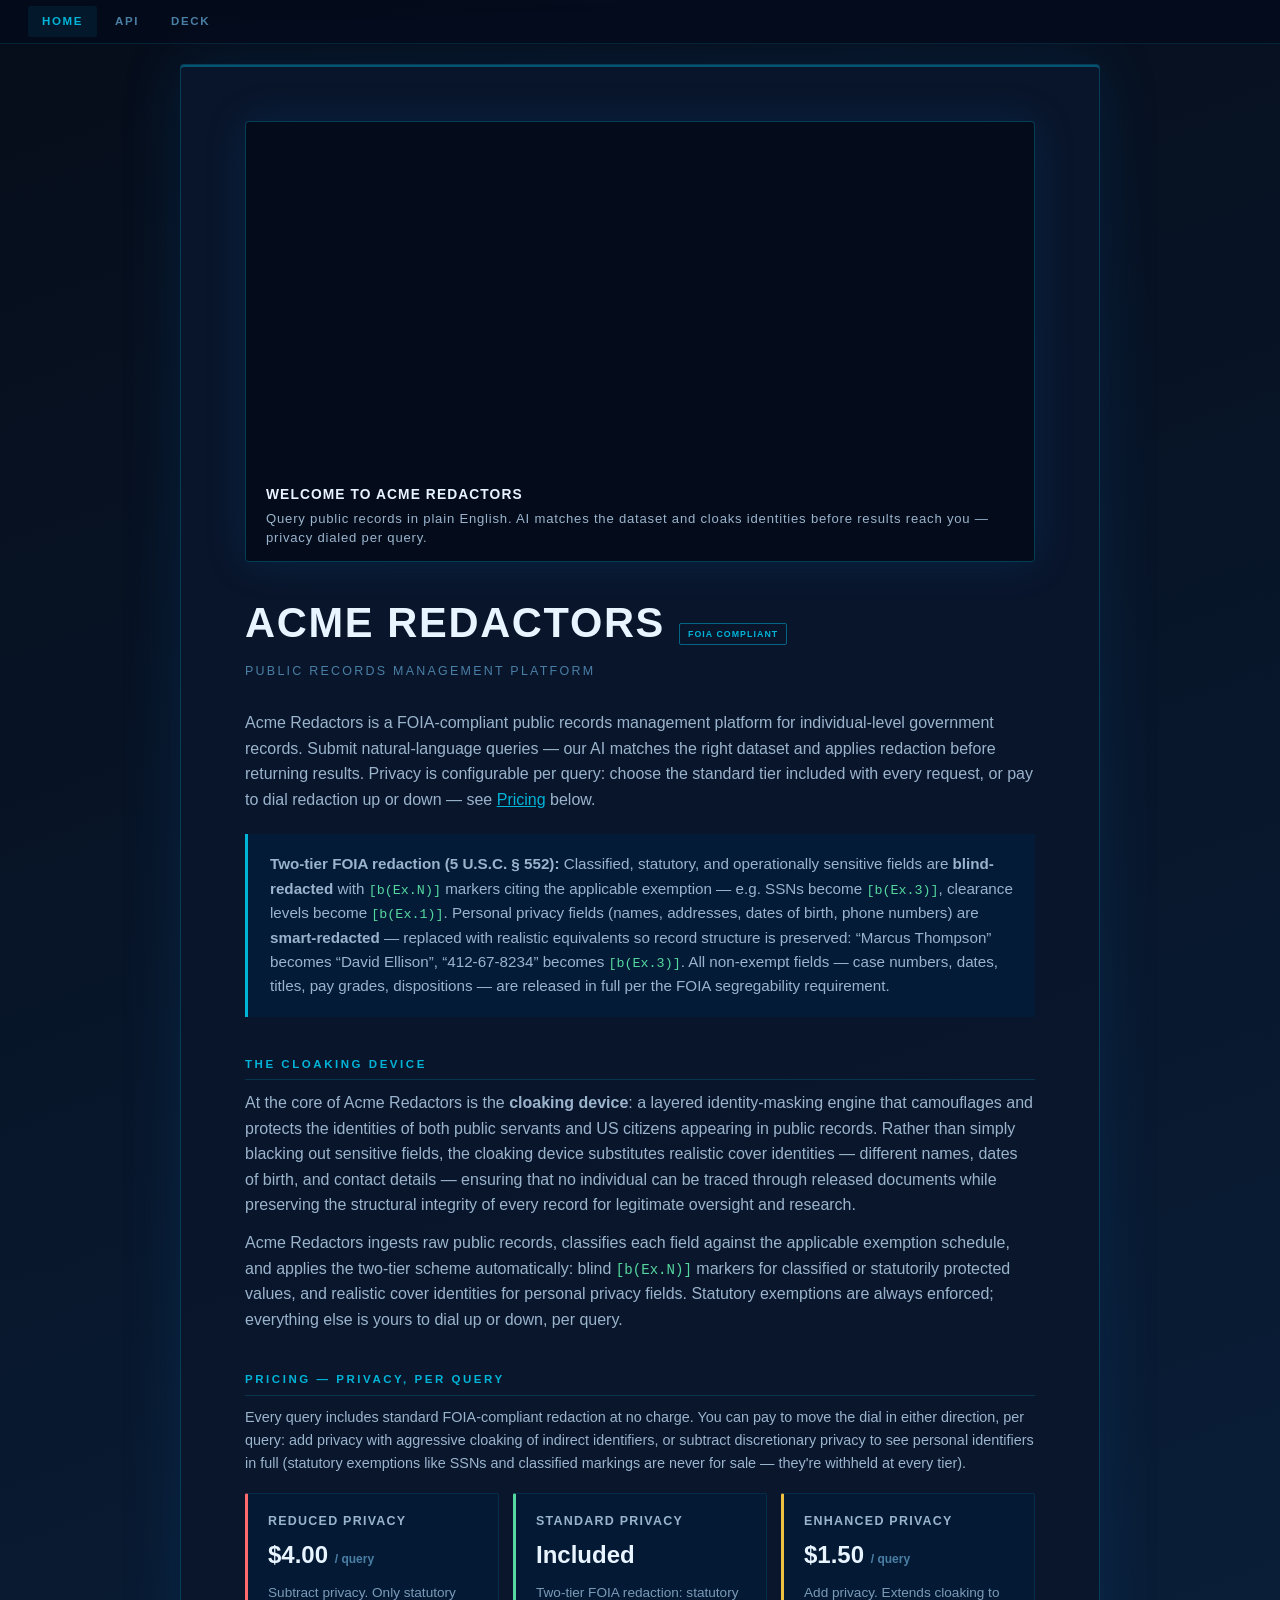
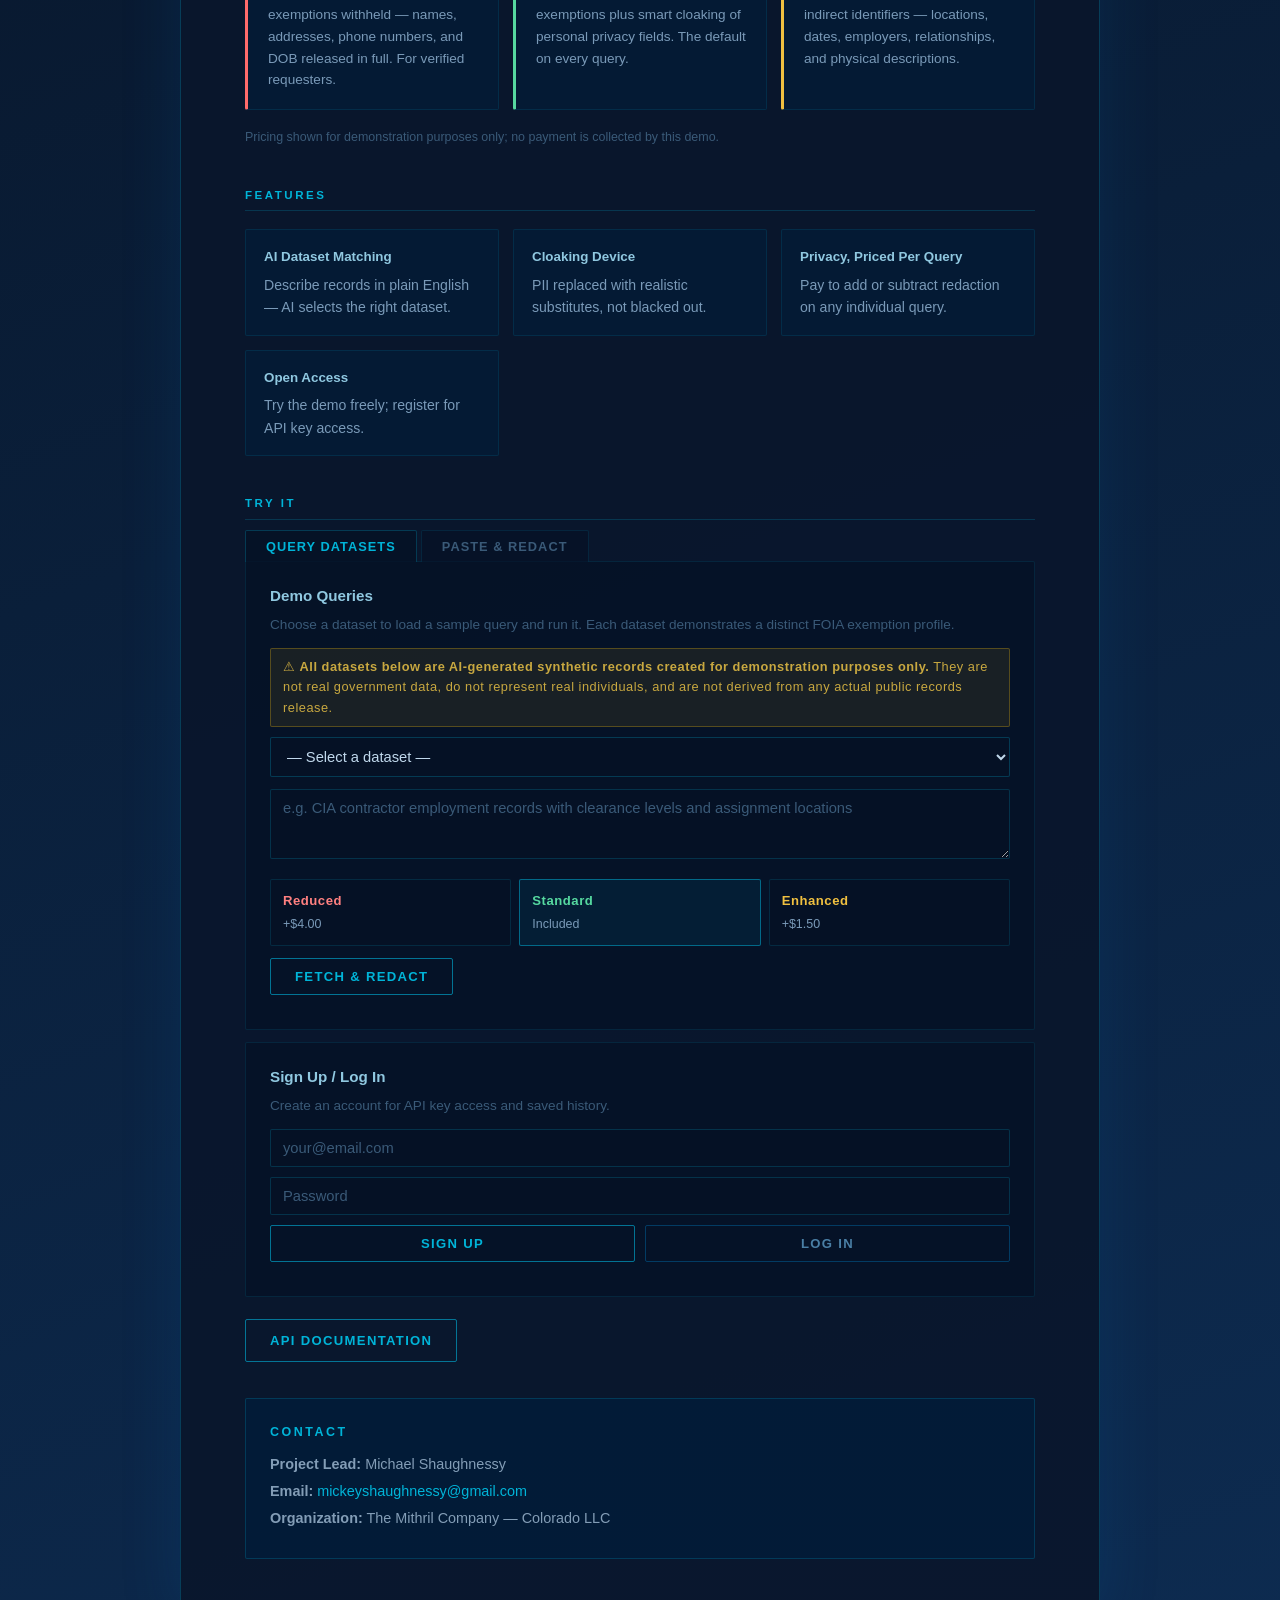
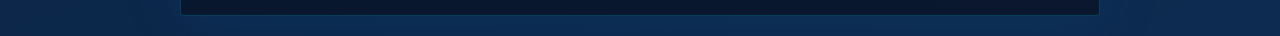
==== index.html @ 30f66fbb "Make landing and deck videos replayable on click Click (or keyboard activate) restarts each video fr" ====
<!DOCTYPE html>
<html lang="en">
<head>
    <meta charset="UTF-8">
    <meta name="viewport" content="width=device-width, initial-scale=1.0">
    <title>Acme Redactors — Public Records Management Platform</title>
    <style>
        * { margin: 0; padding: 0; box-sizing: border-box; }

        body {
            font-family: -apple-system, BlinkMacSystemFont, 'Segoe UI', Roboto, sans-serif;
            line-height: 1.6;
            color: #d0dae8;
            background: linear-gradient(160deg, #060d1a 0%, #0a1f3a 60%, #0d2b50 100%);
            min-height: 100vh;
            display: flex;
            align-items: center;
            justify-content: center;
            padding: 20px;
        }

        .container {
            max-width: 920px;
            width: 100%;
            background: rgba(10, 22, 44, 0.92);
            border: 1px solid rgba(0, 180, 220, 0.25);
            border-radius: 4px;
            box-shadow: 0 0 60px rgba(0, 100, 180, 0.18), 0 2px 0 rgba(0, 180, 220, 0.4) inset;
            padding: 56px 64px;
        }

        .wordmark {
            display: flex;
            align-items: baseline;
            gap: 14px;
            margin-bottom: 6px;
        }

        h1 {
            font-size: 2.6em;
            font-weight: 700;
            letter-spacing: 0.04em;
            color: #e8f4ff;
            text-transform: uppercase;
        }

        .badge {
            font-size: 0.55em;
            font-weight: 600;
            letter-spacing: 0.12em;
            color: #00b4d8;
            border: 1px solid rgba(0, 180, 220, 0.5);
            padding: 3px 8px;
            border-radius: 2px;
            vertical-align: middle;
            text-transform: uppercase;
        }

        .tagline {
            font-size: 0.78em;
            letter-spacing: 0.18em;
            text-transform: uppercase;
            color: #4a7fa5;
            margin-bottom: 28px;
        }

        h2 {
            font-size: 0.72em;
            font-weight: 700;
            letter-spacing: 0.22em;
            text-transform: uppercase;
            color: #00b4d8;
            margin: 38px 0 10px;
            padding-bottom: 6px;
            border-bottom: 1px solid rgba(0, 180, 220, 0.2);
        }

        h3 { color: #90c8e0; margin-bottom: 6px; font-size: 0.95em; font-weight: 600; }

        p { margin-bottom: 12px; font-size: 1em; color: #9ab4cc; }

        .mission {
            background: rgba(0, 30, 60, 0.7);
            border-left: 3px solid #00b4d8;
            padding: 18px 22px;
            margin: 22px 0;
            color: #9ab4cc;
            font-size: 0.95em;
        }

        .features {
            display: grid;
            grid-template-columns: repeat(auto-fit, minmax(190px, 1fr));
            gap: 14px;
            margin: 18px 0;
        }

        .feature {
            padding: 16px 18px;
            background: rgba(0, 30, 60, 0.5);
            border: 1px solid rgba(0, 180, 220, 0.12);
            border-radius: 2px;
            font-size: 0.88em;
            color: #7a9ab8;
        }

        .btn {
            display: inline-block;
            padding: 10px 24px;
            background: transparent;
            color: #00b4d8;
            border: 1px solid rgba(0, 180, 220, 0.6);
            border-radius: 2px;
            font-size: 0.82rem;
            font-weight: 600;
            letter-spacing: 0.1em;
            text-transform: uppercase;
            cursor: pointer;
            text-decoration: none;
            transition: background .2s, color .2s;
        }
        .btn:hover { background: rgba(0, 180, 220, 0.12); color: #e8f4ff; }
        .btn-secondary { border-color: rgba(0, 100, 160, 0.5); color: #4a7fa5; }
        .btn-secondary:hover { background: rgba(0, 80, 140, 0.15); color: #e8f4ff; }

        .panel {
            background: rgba(6, 18, 38, 0.8);
            border: 1px solid rgba(0, 180, 220, 0.12);
            border-radius: 2px;
            padding: 22px 24px;
        }

        .panel + .panel { margin-top: 12px; }

        select {
            width: 100%;
            padding: 10px 12px;
            border: 1px solid rgba(0, 180, 220, 0.25);
            border-radius: 2px;
            font-size: 0.92rem;
            font-family: inherit;
            background: rgba(6, 18, 38, 0.9);
            color: #c0d8ec;
            cursor: pointer;
        }
        select:focus { outline: none; border-color: #00b4d8; }

        .form-grid { display: grid; gap: 10px; }

        input[type="email"],
        input[type="password"],
        textarea {
            width: 100%;
            padding: 10px 12px;
            border: 1px solid rgba(0, 180, 220, 0.2);
            border-radius: 2px;
            font-size: 0.92rem;
            font-family: inherit;
            background: rgba(6, 18, 38, 0.9);
            color: #c0d8ec;
        }
        input::placeholder, textarea::placeholder { color: #3a5a78; }

        textarea { resize: vertical; }

        .btn-row { display: flex; gap: 10px; }
        .btn-row .btn { flex: 1; text-align: center; }

        .status-msg { margin-top: 10px; font-size: .85em; }
        .status-msg.error { color: #e05060; }
        .status-msg.info  { color: #00b4d8; }
        .status-msg.warn  { color: #c8a840; font-weight: 600; }

        .results-grid {
            display: grid;
            grid-template-columns: 1fr 1fr;
            gap: 14px;
        }

        .results-grid > div { min-width: 0; }

        .results-grid h3 { color: #7a9ab8; font-size: 0.82em; letter-spacing: 0.1em; text-transform: uppercase; }
        .results-grid h3.redacted { color: #00b4d8; }

        pre.code-block {
            background: #030810;
            color: #8ab4cc;
            padding: 14px;
            border: 1px solid rgba(0, 180, 220, 0.12);
            border-radius: 2px;
            overflow: auto;
            font-size: .72em;
            max-height: 400px;
            margin: 8px 0 0;
            white-space: pre-wrap;
            word-break: break-word;
        }

        .c-blind {
            color: #ff6b6b;
            background: rgba(200, 40, 40, 0.2);
            border-radius: 2px;
            padding: 0 3px;
            font-weight: 700;
        }
        .c-smart {
            color: #56d9a0;
            background: rgba(22, 163, 74, 0.18);
            border-radius: 2px;
            padding: 0 3px;
            font-weight: 600;
        }
        .c-aggr {
            color: #f0c040;
            background: rgba(200, 160, 20, 0.18);
            border-radius: 2px;
            padding: 0 3px;
            font-weight: 600;
        }

        .result-meta { font-size: .78em; color: #3a5a78; margin-top: 8px; letter-spacing: 0.05em; }

        .foia-legend {
            background: rgba(0, 20, 48, 0.7);
            border: 1px solid rgba(0, 180, 220, 0.15);
            border-radius: 2px;
            padding: 16px 18px;
            margin-top: 14px;
        }
        .foia-legend h4 { color: #00b4d8; margin-bottom: 10px; font-size: .78em; letter-spacing: 0.14em; text-transform: uppercase; }
        .legend-grid { display: grid; gap: 8px; }
        .legend-item { display: flex; gap: 12px; align-items: flex-start; font-size: .82em; color: #6a8aaa; }
        .tag {
            flex-shrink: 0;
            display: inline-block;
            padding: 2px 7px;
            border-radius: 2px;
            font-family: monospace;
            font-size: .82em;
            font-weight: 700;
            white-space: nowrap;
        }
        .tag-blind  { background: rgba(200,40,40,.2); color: #ff8080; }
        .tag-smart  { background: rgba(22,163,74,.18); color: #56d9a0; }
        .tag-aggr   { background: rgba(200,160,20,.18); color: #f0c040; }
        .tag-open   { background: rgba(0,100,180,.2); color: #60b4e0; }

        .contact-block {
            background: rgba(0, 30, 60, 0.7);
            border: 1px solid rgba(0, 180, 220, 0.2);
            padding: 24px;
            border-radius: 2px;
            margin-top: 36px;
        }
        .contact-block h3 { color: #00b4d8; margin-bottom: 10px; font-size: 0.78em; letter-spacing: 0.2em; text-transform: uppercase; }
        .contact-block p { color: rgba(154, 180, 204, 0.85); margin-bottom: 4px; font-size: .9em; }
        .contact-block a { color: #00b4d8; text-decoration: none; }
        .contact-block a:hover { color: #e8f4ff; }

        .doc-link { margin-top: 22px; }

        code { font-family: 'SF Mono', 'Fira Mono', monospace; font-size: 0.88em; color: #56d9a0; }

        .tab-btn {
            padding: 8px 20px;
            background: rgba(6, 18, 38, 0.6);
            border: 1px solid rgba(0, 180, 220, 0.12);
            border-bottom: none;
            color: #3a5a78;
            font-size: 0.8rem;
            font-weight: 600;
            letter-spacing: 0.08em;
            text-transform: uppercase;
            cursor: pointer;
            font-family: inherit;
            border-radius: 2px 2px 0 0;
            transition: color .15s, background .15s;
        }
        .tab-btn + .tab-btn { margin-left: 4px; }
        .tab-btn:hover { color: #9ab4cc; }
        .tab-active { background: rgba(6, 18, 38, 0.8); color: #00b4d8; border-color: rgba(0, 180, 220, 0.25); }

        .pricing-grid {
            display: grid;
            grid-template-columns: repeat(auto-fit, minmax(220px, 1fr));
            gap: 14px;
            margin: 18px 0;
        }
        .price-card {
            padding: 18px 20px;
            background: rgba(0, 30, 60, 0.5);
            border: 1px solid rgba(0, 180, 220, 0.12);
            border-left-width: 3px;
            border-radius: 2px;
        }
        .price-card.reduced    { border-left-color: #ff6b6b; }
        .price-card.standard   { border-left-color: #56d9a0; }
        .price-card.aggressive { border-left-color: #f0c040; }
        .price-card .price-label { font-size: 0.78em; letter-spacing: 0.1em; text-transform: uppercase; color: #9ab4cc; font-weight: 700; margin-bottom: 4px; }
        .price-card .price-amount { font-size: 1.5em; font-weight: 700; color: #e8f4ff; margin-bottom: 8px; }
        .price-card .price-amount small { font-size: 0.5em; font-weight: 600; color: #4a7fa5; }
        .price-card p { font-size: 0.85em; color: #7a9ab8; margin-bottom: 0; }

        .privacy-select {
            display: flex;
            gap: 8px;
            flex-wrap: wrap;
            margin: 12px 0;
        }
        .privacy-option {
            flex: 1;
            min-width: 130px;
            display: flex;
            flex-direction: column;
            gap: 4px;
            padding: 10px 12px;
            border: 1px solid rgba(0, 180, 220, 0.15);
            border-radius: 2px;
            cursor: pointer;
            background: rgba(6, 18, 38, 0.6);
            transition: border-color .15s, background .15s;
        }
        .privacy-option:has(input:checked) { background: rgba(0, 180, 220, 0.08); border-color: rgba(0, 180, 220, 0.5); }
        .privacy-option input { position: absolute; opacity: 0; width: 0; height: 0; }
        .privacy-option .privacy-option-label { font-size: 0.82em; font-weight: 700; letter-spacing: 0.04em; }
        .privacy-option .privacy-price { font-size: 0.78em; color: #7a9ab8; }
        .privacy-option.reduced .privacy-option-label    { color: #ff8080; }
        .privacy-option.standard .privacy-option-label   { color: #56d9a0; }
        .privacy-option.aggressive .privacy-option-label { color: #f0c040; }

        @media (max-width: 768px) {
            .container { padding: 28px 20px; }
            h1 { font-size: 1.9em; }
            .results-grid { grid-template-columns: 1fr; }
            .btn-row { flex-direction: column; }
        }

        .site-nav {
            position: fixed;
            top: 0; left: 0; right: 0;
            height: 44px;
            background: rgba(4, 12, 28, 0.97);
            border-bottom: 1px solid rgba(0, 180, 220, 0.15);
            display: flex;
            align-items: center;
            padding: 0 28px;
            gap: 4px;
            z-index: 100;
        }
        .site-nav a {
            font-size: 0.72em;
            font-weight: 600;
            letter-spacing: 0.14em;
            text-transform: uppercase;
            color: #4a7fa5;
            text-decoration: none;
            padding: 6px 14px;
            border-radius: 2px;
            transition: color .15s, background .15s;
        }
        .site-nav a:hover, .site-nav a.active {
            color: #00b4d8;
            background: rgba(0, 180, 220, 0.08);
        }

        .hero-video {
            position: relative;
            width: 100%;
            margin: 0 0 28px;
            border-radius: 4px;
            overflow: hidden;
            border: 1px solid rgba(0, 180, 220, 0.3);
            box-shadow: 0 0 40px rgba(0, 100, 180, 0.2);
            background: #040c1c;
            aspect-ratio: 832 / 464;
            cursor: pointer;
        }
        .hero-video video {
            display: block;
            width: 100%;
            height: 100%;
            object-fit: cover;
            vertical-align: middle;
        }
        .hero-video-caption {
            position: absolute;
            left: 0; right: 0; bottom: 0;
            padding: 18px 20px 14px;
            background: linear-gradient(transparent, rgba(4, 12, 28, 0.92));
            font-size: 0.82em;
            letter-spacing: 0.06em;
            color: #9ab4cc;
            line-height: 1.45;
        }
        .hero-video-caption strong {
            display: block;
            color: #e8f4ff;
            font-size: 1.05em;
            letter-spacing: 0.08em;
            text-transform: uppercase;
            margin-bottom: 4px;
        }
    </style>
</head>
<body style="padding-top: 64px;">
<nav class="site-nav">
    <a href="/" class="active">Home</a>
    <a href="/api_docs.html">API</a>
    <a href="/deck.html">Deck</a>
</nav>
<div class="container">

    <div class="hero-video" title="Click to replay" role="button" tabindex="0"
         aria-label="Replay welcome video">
        <video autoplay muted playsinline preload="auto"
               aria-label="Welcome to Acme Redactors — FOIA-compliant public records with AI cloaking">
            <source src="/assets/welcome.mp4" type="video/mp4">
        </video>
        <div class="hero-video-caption">
            <strong>Welcome to Acme Redactors</strong>
            Query public records in plain English. AI matches the dataset and cloaks
            identities before results reach you — privacy dialed per query.
        </div>
    </div>

    <div class="wordmark">
        <h1>Acme Redactors</h1>
        <span class="badge">FOIA Compliant</span>
    </div>
    <div class="tagline">Public Records Management Platform</div>

    <p>Acme Redactors is a FOIA-compliant public records management platform for
    individual-level government records. Submit natural-language queries — our AI matches
    the right dataset and applies redaction before returning results. Privacy is
    configurable per query: choose the standard tier included with every request, or pay to
    dial redaction up or down &mdash; see <a href="#pricing" style="color:#00b4d8">Pricing</a> below.</p>

    <div class="mission">
        <strong>Two-tier FOIA redaction (5 U.S.C. &sect; 552):</strong>
        Classified, statutory, and operationally sensitive fields are
        <strong>blind-redacted</strong> with <code>[b(Ex.N)]</code> markers citing the
        applicable exemption &mdash; e.g. SSNs become <code>[b(Ex.3)]</code>,
        clearance levels become <code>[b(Ex.1)]</code>.
        Personal privacy fields (names, addresses, dates of birth, phone numbers) are
        <strong>smart-redacted</strong> &mdash; replaced with realistic equivalents so record
        structure is preserved: &ldquo;Marcus Thompson&rdquo; becomes &ldquo;David Ellison&rdquo;,
        &ldquo;412-67-8234&rdquo; becomes <code>[b(Ex.3)]</code>.
        All non-exempt fields &mdash; case numbers, dates, titles, pay grades, dispositions &mdash;
        are released in full per the FOIA segregability requirement.
    </div>

    <h2>The Cloaking Device</h2>
    <p>At the core of Acme Redactors is the <strong>cloaking device</strong>: a layered
    identity-masking engine that camouflages and protects the identities of both public
    servants and US citizens appearing in public records. Rather than simply blacking out
    sensitive fields, the cloaking device substitutes realistic cover identities &mdash;
    different names, dates of birth, and contact details &mdash; ensuring that no individual
    can be traced through released documents while preserving the structural integrity of
    every record for legitimate oversight and research.</p>
    <p>Acme Redactors ingests raw public records, classifies each field against
    the applicable exemption schedule, and applies the two-tier scheme automatically:
    blind <code>[b(Ex.N)]</code> markers for classified or statutorily protected values,
    and realistic cover identities for personal privacy fields. Statutory exemptions are
    always enforced; everything else is yours to dial up or down, per query.</p>

    <h2 id="pricing">Pricing &mdash; Privacy, Per Query</h2>
    <p style="font-size:.9em">Every query includes standard FOIA-compliant redaction at no
    charge. You can pay to move the dial in either direction, per query: add privacy with
    aggressive cloaking of indirect identifiers, or subtract discretionary privacy to see
    personal identifiers in full (statutory exemptions like SSNs and classified markings are
    never for sale &mdash; they're withheld at every tier).</p>
    <div class="pricing-grid">
        <div class="price-card reduced">
            <div class="price-label">Reduced Privacy</div>
            <div class="price-amount">$4.00 <small>/ query</small></div>
            <p>Subtract privacy. Only statutory exemptions withheld &mdash; names, addresses,
            phone numbers, and DOB released in full. For verified requesters.</p>
        </div>
        <div class="price-card standard">
            <div class="price-label">Standard Privacy</div>
            <div class="price-amount">Included</div>
            <p>Two-tier FOIA redaction: statutory exemptions plus smart cloaking of personal
            privacy fields. The default on every query.</p>
        </div>
        <div class="price-card aggressive">
            <div class="price-label">Enhanced Privacy</div>
            <div class="price-amount">$1.50 <small>/ query</small></div>
            <p>Add privacy. Extends cloaking to indirect identifiers &mdash; locations, dates,
            employers, relationships, and physical descriptions.</p>
        </div>
    </div>
    <p style="font-size:.78em;color:#3a5a78">Pricing shown for demonstration purposes only; no payment is collected by this demo.</p>

    <h2>Features</h2>
    <div class="features">
        <div class="feature">
            <h3>AI Dataset Matching</h3>
            Describe records in plain English &mdash; AI selects the right dataset.
        </div>
        <div class="feature">
            <h3>Cloaking Device</h3>
            PII replaced with realistic substitutes, not blacked out.
        </div>
        <div class="feature">
            <h3>Privacy, Priced Per Query</h3>
            Pay to add or subtract redaction on any individual query.
        </div>
        <div class="feature">
            <h3>Open Access</h3>
            Try the demo freely; register for API key access.
        </div>
    </div>

    <h2>Try It</h2>

    <div id="demo-section">

        <div style="display:flex;gap:0;margin-bottom:-1px;position:relative;z-index:1">
            <button id="tab-query" onclick="switchTab('query')" class="tab-btn tab-active">Query Datasets</button>
            <button id="tab-paste" onclick="switchTab('paste')" class="tab-btn">Paste &amp; Redact</button>
        </div>

        <div id="mode-query" class="panel" style="border-radius:0 2px 2px 2px">
            <h3>Demo Queries</h3>
            <p style="font-size:.85em;color:#3a5a78;margin-bottom:12px">
                Choose a dataset to load a sample query and run it.
                Each dataset demonstrates a distinct FOIA exemption profile.
            </p>
            <div style="background:rgba(200,160,20,0.1);border:1px solid rgba(200,160,20,0.35);border-radius:2px;padding:8px 12px;margin-bottom:10px;font-size:.8em;color:#c8a840;letter-spacing:0.04em">
                &#9888; <strong>All datasets below are AI-generated synthetic records created for demonstration purposes only.</strong>
                They are not real government data, do not represent real individuals, and are not derived from any actual public records release.
            </div>
            <select id="demo-select" onchange="handleDemoClick(this.value)">
                <option value="">— Select a dataset —</option>
                <optgroup label="Intelligence &amp; Military">
                    <option value="cia">CIA Human Intelligence Contractor Records</option>
                    <option value="nsa">NSA SIGINT Foreign Surveillance Targets</option>
                    <option value="army">Army 82nd Airborne Deployment Records</option>
                </optgroup>
                <optgroup label="Law Enforcement &amp; Justice">
                    <option value="ice">ICE Immigration Detention Cases</option>
                    <option value="bop">Federal Bureau of Prisons — Inmate Records</option>
                    <option value="chicago">Chicago PD Arrest Records</option>
                </optgroup>
                <optgroup label="Benefits &amp; Health">
                    <option value="ssa">SSA Disability Beneficiary Records</option>
                    <option value="nih">NIH Clinical Trial Participants</option>
                    <option value="fda">FDA Adverse Event Reports</option>
                </optgroup>
                <optgroup label="Agriculture &amp; Licensing">
                    <option value="usda">USDA Farm Subsidy Payments</option>
                    <option value="dmv">Colorado DMV Driver Records</option>
                </optgroup>
                <optgroup label="Municipal">
                    <option value="animal">Lakewood, CO Animal Control Records</option>
                </optgroup>
            </select>
            <div style="margin-top:12px">
                <textarea id="demo-query" rows="3"
                    placeholder="e.g. CIA contractor employment records with clearance levels and assignment locations"></textarea>

                <div class="privacy-select">
                    <label class="privacy-option reduced">
                        <input type="radio" name="query-privacy-level" value="reduced">
                        <span class="privacy-option-label">Reduced</span>
                        <span class="privacy-price">+$4.00</span>
                    </label>
                    <label class="privacy-option standard">
                        <input type="radio" name="query-privacy-level" value="standard" checked>
                        <span class="privacy-option-label">Standard</span>
                        <span class="privacy-price">Included</span>
                    </label>
                    <label class="privacy-option aggressive">
                        <input type="radio" name="query-privacy-level" value="aggressive">
                        <span class="privacy-option-label">Enhanced</span>
                        <span class="privacy-price">+$1.50</span>
                    </label>
                </div>

                <div style="display:flex;align-items:center;gap:12px;margin-top:10px">
                    <button onclick="doQuery()" class="btn">Fetch &amp; Redact</button>
                </div>
                <p id="query-status" class="status-msg info"></p>
            </div>
        </div>

        <div id="mode-paste" class="panel" style="display:none;border-radius:0 2px 2px 2px">
            <h3>Paste a Record</h3>
            <p style="font-size:.85em;color:#3a5a78;margin-bottom:12px">
                Paste any text or JSON and choose a privacy tier below.
                <strong style="color:#9ab4cc">Enhanced (default) cloaks</strong> names, nicknames &amp; aliases,
                dates of birth, addresses, phone numbers, email addresses, locations, event dates &amp; times,
                employers, organizations, schools, military units, family members &amp; associates, vehicle
                descriptions, physical descriptions, immigration status, language &amp; nationality details,
                financial specifics, and any other field that could logically be cross-referenced to
                re-identify the individual. Classified and statutory values always receive blind
                <code>[b(Ex.N)]</code> markers, at every tier.
            </p>
            <textarea id="paste-record" rows="10"
                placeholder="Paste any text — JSON, CSV, a memo, a form, free text."></textarea>

            <div class="privacy-select">
                <label class="privacy-option reduced">
                    <input type="radio" name="paste-privacy-level" value="reduced">
                    <span class="privacy-option-label">Reduced</span>
                    <span class="privacy-price">+$4.00</span>
                </label>
                <label class="privacy-option standard">
                    <input type="radio" name="paste-privacy-level" value="standard">
                    <span class="privacy-option-label">Standard</span>
                    <span class="privacy-price">Included</span>
                </label>
                <label class="privacy-option aggressive">
                    <input type="radio" name="paste-privacy-level" value="aggressive" checked>
                    <span class="privacy-option-label">Enhanced</span>
                    <span class="privacy-price">+$1.50</span>
                </label>
            </div>

            <button onclick="doPaste()" class="btn" style="margin-top:10px">Redact Record</button>
            <p id="paste-status" class="status-msg info"></p>
        </div>

        <div id="auth-form" class="panel">
            <h3>Sign Up / Log In</h3>
            <p style="font-size:.85em;color:#3a5a78;margin-bottom:12px">
                Create an account for API key access and saved history.
            </p>
            <div class="form-grid">
                <input id="demo-email" type="email" placeholder="your@email.com">
                <input id="demo-password" type="password" placeholder="Password">
                <div class="btn-row">
                    <button onclick="doSignup()" class="btn">Sign Up</button>
                    <button onclick="doLogin()" class="btn btn-secondary">Log In</button>
                </div>
            </div>
            <p id="auth-msg" class="status-msg error"></p>
        </div>

        <div id="result-area" style="display:none;margin-top:12px">
            <div class="results-grid">
                <div>
                    <h3>Raw Record (unredacted)</h3>
                    <pre id="result-original" class="code-block"></pre>
                </div>
                <div>
                    <h3 class="redacted">FOIA-Processed Release</h3>
                    <pre id="result-json" class="code-block"></pre>
                </div>
            </div>
            <p id="result-meta" class="result-meta"></p>

            <div class="foia-legend">
                <h4>Redaction Key &mdash; 5 U.S.C. &sect; 552</h4>
                <div class="legend-grid">
                    <div class="legend-item">
                        <span class="tag tag-blind">[b(Ex.N)]</span>
                        <span><strong style="color:#9ab4cc">FOIA blind redaction</strong> &mdash; value suppressed entirely.
                        Ex.1: classified info (markings, clearance levels, covert facilities).
                        Ex.3: statutorily protected (SSNs, program identifiers).
                        Ex.7(F): information that could endanger life or safety.</span>
                    </div>
                    <div class="legend-item">
                        <span class="tag tag-smart">David Ellison</span>
                        <span><strong style="color:#9ab4cc">Standard cloaking</strong> &mdash; realistic substitute injected.
                        Ex.6: names, addresses, DOB, phone, email replaced with different plausible equivalents.
                        Ex.7(C): third-party names in law enforcement records.</span>
                    </div>
                    <div class="legend-item">
                        <span class="tag tag-aggr">Portland</span>
                        <span><strong style="color:#9ab4cc">Aggressive cloaking</strong> &mdash; additional fields substituted to prevent re-identification.
                        Locations, event dates/times, nicknames, employers, organizations, relationships,
                        physical descriptions, and any detail cross-referenceable against public records.</span>
                    </div>
                    <div class="legend-item">
                        <span class="tag tag-open">CIA-HC-2019-04371</span>
                        <span><strong style="color:#9ab4cc">Released</strong> &mdash; non-exempt, segregable fields preserved:
                        case/employee IDs, position titles, pay grades, salary amounts, disposition summaries.</span>
                    </div>
                </div>
            </div>
        </div>

    </div>

    <div class="doc-link">
        <a href="/api_docs.html" class="btn">API Documentation</a>
    </div>

    <div class="contact-block">
        <h3>Contact</h3>
        <p><strong>Project Lead:</strong> Michael Shaughnessy</p>
        <p><strong>Email:</strong> <a href="mailto:mickeyshaughnessy@gmail.com">mickeyshaughnessy@gmail.com</a></p>
        <p><strong>Organization:</strong> The Mithril Company &mdash; Colorado LLC</p>
    </div>

</div>

<script>
    (function () {
        const wrap = document.querySelector('.hero-video');
        const video = wrap && wrap.querySelector('video');
        if (!wrap || !video) return;
        function replay() {
            video.currentTime = 0;
            video.play();
        }
        wrap.addEventListener('click', replay);
        wrap.addEventListener('keydown', function (e) {
            if (e.key === 'Enter' || e.key === ' ') {
                e.preventDefault();
                replay();
            }
        });
    })();

    const API = window.location.origin;
    let _token = localStorage.getItem('acme_redactors_token') || null;

    function getPrivacyLevel(groupName) {
        const el = document.querySelector(`input[name="${groupName}"]:checked`);
        return el ? el.value : 'standard';
    }

    function formatPricing(pricing) {
        if (!pricing) return '';
        const addon = pricing.privacy_addon_usd > 0 ? ` (+$${pricing.privacy_addon_usd.toFixed(2)} ${pricing.tier_label})` : ` (${pricing.tier_label}, included)`;
        return `Price: $${pricing.total_price_usd.toFixed(2)}${addon}`;
    }

    const DEMO_QUERIES = {
        cia:    'Show employment records for CIA human intelligence contractors including clearance levels and assignment locations',
        nsa:    'NSA SIGINT foreign surveillance targets including collection programs and intercept content summaries',
        army:   'Army 82nd Airborne deployment records including soldier assignments, ranks, and deployment destinations',
        ice:    'ICE immigration detention case records including alien registration numbers, charges, and case status',
        bop:    'Federal Bureau of Prisons inmate records including offense, sentence, security classification, and housing',
        chicago:'Chicago Police Department arrest records including booking numbers, charges, and case status',
        ssa:    'Social Security disability beneficiary records including benefit amounts, disability category, and payment method',
        nih:    'NIH clinical trial participant records including enrollment, treatment arm, and adverse events',
        fda:    'FDA adverse event reports including suspect drugs, patient outcomes, and reporter information',
        usda:   'USDA farm subsidy payment records including producer information, program, and payment amounts',
        dmv:    'Colorado DMV driver records including license status, violations, and vehicle registration',
        animal: 'Lakewood, CO animal control service records and violations including resident names and addresses'
    };

    function switchTab(tab) {
        const isQuery = tab === 'query';
        document.getElementById('mode-query').style.display = isQuery ? 'block' : 'none';
        document.getElementById('mode-paste').style.display = isQuery ? 'none' : 'block';
        document.getElementById('tab-query').className = 'tab-btn' + (isQuery ? ' tab-active' : '');
        document.getElementById('tab-paste').className = 'tab-btn' + (!isQuery ? ' tab-active' : '');
    }

    function handleDemoClick(demoType) {
        if (!demoType) return;
        document.getElementById('demo-query').value = DEMO_QUERIES[demoType];
    }

    async function doSignup() {
        const email = document.getElementById('demo-email').value.trim();
        const password = document.getElementById('demo-password').value;
        const msg = document.getElementById('auth-msg');
        if (!email || !password) { msg.textContent = 'Email and password required.'; return; }
        msg.textContent = 'Signing up...';
        try {
            const res = await fetch(`${API}/signup`, {
                method: 'POST',
                headers: { 'Content-Type': 'application/json' },
                body: JSON.stringify({ email, password })
            });
            const d = await res.json();
            if (!res.ok) { msg.textContent = d.error || 'Signup failed.'; return; }
            _token = d.token;
            localStorage.setItem('acme_redactors_token', _token);
            msg.className = 'status-msg info';
            msg.textContent = 'Signed in successfully.';
        } catch (e) { msg.textContent = 'Connection error.'; }
    }

    async function doLogin() {
        const email = document.getElementById('demo-email').value.trim();
        const password = document.getElementById('demo-password').value;
        const msg = document.getElementById('auth-msg');
        if (!email || !password) { msg.textContent = 'Email and password required.'; return; }
        msg.textContent = 'Logging in...';
        try {
            const res = await fetch(`${API}/login`, {
                method: 'POST',
                headers: { 'Content-Type': 'application/json' },
                body: JSON.stringify({ email, password })
            });
            const d = await res.json();
            if (!res.ok) { msg.textContent = d.error || 'Login failed.'; return; }
            _token = d.token;
            localStorage.setItem('acme_redactors_token', _token);
            msg.className = 'status-msg info';
            msg.textContent = 'Logged in successfully.';
        } catch (e) { msg.textContent = 'Connection error.'; }
    }

    function esc(s) {
        return String(s).replace(/&/g,'&amp;').replace(/</g,'&lt;').replace(/>/g,'&gt;').replace(/"/g,'&quot;');
    }

    function colorizePlainText(original, redacted) {
        // Tokenize redacted treating [~...~] and [b(...)] as atomic units
        const redTokens = redacted.match(/\[~[\s\S]*?~\]|\[b\(Ex\.[^\]]+\)\]|\s+|\S+/g) || [];
        const origTokens = original.match(/\s+|\S+/g) || [];

        const redWords  = redTokens.filter(t => !/^\s*$/.test(t));
        const origWords = origTokens.filter(t => !/^\s*$/.test(t));

        // Normalize [~value~] → inner value for LCS comparison
        function norm(tok) { const m = tok.match(/^\[~([\s\S]*?)~\]$/); return m ? m[1] : tok; }
        const normRed  = redWords.map(norm);
        const normOrig = origWords.map(norm);

        // LCS
        const m = normOrig.length, n = normRed.length;
        const dp = Array.from({length: m + 1}, () => new Uint32Array(n + 1));
        for (let i = 1; i <= m; i++)
            for (let j = 1; j <= n; j++)
                dp[i][j] = normOrig[i-1] === normRed[j-1]
                    ? dp[i-1][j-1] + 1
                    : Math.max(dp[i-1][j], dp[i][j-1]);

        const unchanged = new Set();
        let i = m, j = n;
        while (i > 0 && j > 0) {
            if (normOrig[i-1] === normRed[j-1]) { unchanged.add(j-1); i--; j--; }
            else if (dp[i-1][j] >= dp[i][j-1]) i--;
            else j--;
        }

        let wordIdx = 0, out = '';
        for (const tok of redTokens) {
            if (/^\s*$/.test(tok)) { out += tok; continue; }
            const aggrM = tok.match(/^\[~([\s\S]*?)~\]$/);
            if (/^\[b\(Ex\.[^\]]+\)\]$/.test(tok)) {
                out += `<span class="c-blind">${esc(tok)}</span>`;
            } else if (aggrM) {
                out += `<span class="c-aggr">${esc(aggrM[1])}</span>`;
            } else if (!unchanged.has(wordIdx)) {
                out += `<span class="c-smart">${esc(tok)}</span>`;
            } else {
                out += esc(tok);
            }
            wordIdx++;
        }
        return out;
    }

    function colorizeRedacted(redacted, original) {
        const smartVals = new Set();
        const aggrVals  = new Set();
        function findChanged(orig, red) {
            if (red == null) return;
            if (Array.isArray(red)) {
                for (let i = 0; i < red.length; i++) findChanged(orig?.[i], red[i]);
            } else if (typeof red === 'object') {
                for (const k of Object.keys(red)) findChanged(orig?.[k], red[k]);
            } else if (typeof red === 'string' && orig !== red && !red.startsWith('[b(Ex.') && red.length > 3) {
                if (/^\[~[\s\S]*?~\]$/.test(red)) aggrVals.add(red);
                else smartVals.add(red);
            }
        }
        findChanged(original, redacted);

        function mark(val, depth) {
            if (val === null) return 'null';
            if (typeof val === 'boolean' || typeof val === 'number') return String(val);
            if (typeof val === 'string') {
                const aggrM = val.match(/^\[~([\s\S]*?)~\]$/);
                if (val.startsWith('[b(Ex.')) return '\x01' + JSON.stringify(val) + '\x02';
                if (aggrM)               return '\x04' + JSON.stringify(aggrM[1]) + '\x02';
                if (smartVals.has(val))  return '\x03' + JSON.stringify(val) + '\x02';
                return JSON.stringify(val);
            }
            const pad  = '  '.repeat(depth);
            const pad1 = '  '.repeat(depth + 1);
            if (Array.isArray(val)) {
                if (!val.length) return '[]';
                return '[\n' + val.map(v => pad1 + mark(v, depth+1)).join(',\n') + '\n' + pad + ']';
            }
            const entries = Object.entries(val);
            if (!entries.length) return '{}';
            return '{\n' + entries.map(([k,v]) => pad1 + JSON.stringify(k) + ': ' + mark(v, depth+1)).join(',\n') + '\n' + pad + '}';
        }

        let str = esc(mark(redacted, 0));
        str = str.replace(/\x01(.*?)\x02/gs, '<span class="c-blind">$1</span>');
        str = str.replace(/\x04(.*?)\x02/gs, '<span class="c-aggr">$1</span>');
        str = str.replace(/\x03(.*?)\x02/gs, '<span class="c-smart">$1</span>');
        return str;
    }

    async function doPaste() {
        const raw = document.getElementById('paste-record').value.trim();
        const privacy_level = getPrivacyLevel('paste-privacy-level');
        const status = document.getElementById('paste-status');
        if (!raw) { status.textContent = 'Please paste a record.'; return; }
        status.textContent = 'Applying redaction\u2026 (may take 10\u201330s)';
        document.getElementById('result-area').style.display = 'none';
        try {
            const res = await fetch(`${API}/redact`, {
                method: 'POST',
                headers: { 'Content-Type': 'application/json' },
                body: JSON.stringify({ record: raw, privacy_level })
            });
            const d = await res.json();
            if (!res.ok) { status.textContent = d.error || 'Redaction failed.'; return; }
            status.textContent = '';
            document.getElementById('result-area').style.display = 'block';
            if (d.is_text) {
                document.getElementById('result-original').textContent = d.original_data;
                document.getElementById('result-json').innerHTML = colorizePlainText(d.original_data, d.data);
            } else {
                document.getElementById('result-original').textContent = JSON.stringify(d.original_data, null, 2);
                document.getElementById('result-json').innerHTML = colorizeRedacted(d.data, d.original_data);
            }
            const m = d.metadata || {};
            document.getElementById('result-meta').textContent =
                `Processing: ${m.processing_time_seconds ?? '?'}s | Cached: ${m.cached ? 'Yes' : 'No'} | ${formatPricing(d.pricing)}`;
            document.getElementById('result-area').scrollIntoView({ behavior: 'smooth' });
        } catch (e) { status.textContent = 'Error: ' + e.message; }
    }

    async function doQuery() {
        const description = document.getElementById('demo-query').value.trim();
        const privacy_level = getPrivacyLevel('query-privacy-level');
        const status = document.getElementById('query-status');
        if (!description) { status.textContent = 'Please enter a query.'; return; }
        status.textContent = 'Fetching and redacting data\u2026 (may take 10\u201330s)';
        document.getElementById('result-area').style.display = 'none';
        try {
            const headers = { 'Content-Type': 'application/json' };
            if (_token) headers['Authorization'] = `Bearer ${_token}`;
            const res = await fetch(`${API}/get_data`, {
                method: 'POST',
                headers,
                body: JSON.stringify({ description, privacy_level })
            });
            const d = await res.json();
            status.textContent = '';
            document.getElementById('result-area').style.display = 'block';
            document.getElementById('result-original').textContent = JSON.stringify(d.original_data, null, 2);
            document.getElementById('result-json').innerHTML = colorizeRedacted(d.data, d.original_data);
            document.getElementById('result-area').scrollIntoView({ behavior: 'smooth' });
            const m = d.metadata || {};
            const f = d.foia_compliance || {};
            document.getElementById('result-meta').textContent =
                `Records: ${m.records_returned ?? '?'} | Processing: ${m.processing_time_seconds ?? '?'}s` +
                ` | Cached: ${m.cached ? 'Yes' : 'No'}` +
                ` | ${formatPricing(d.pricing)}` +
                (f.statute ? ` | ${f.statute}` : '');
        } catch (e) { status.textContent = 'Error: ' + e.message; }
    }
</script>
</body>
</html>
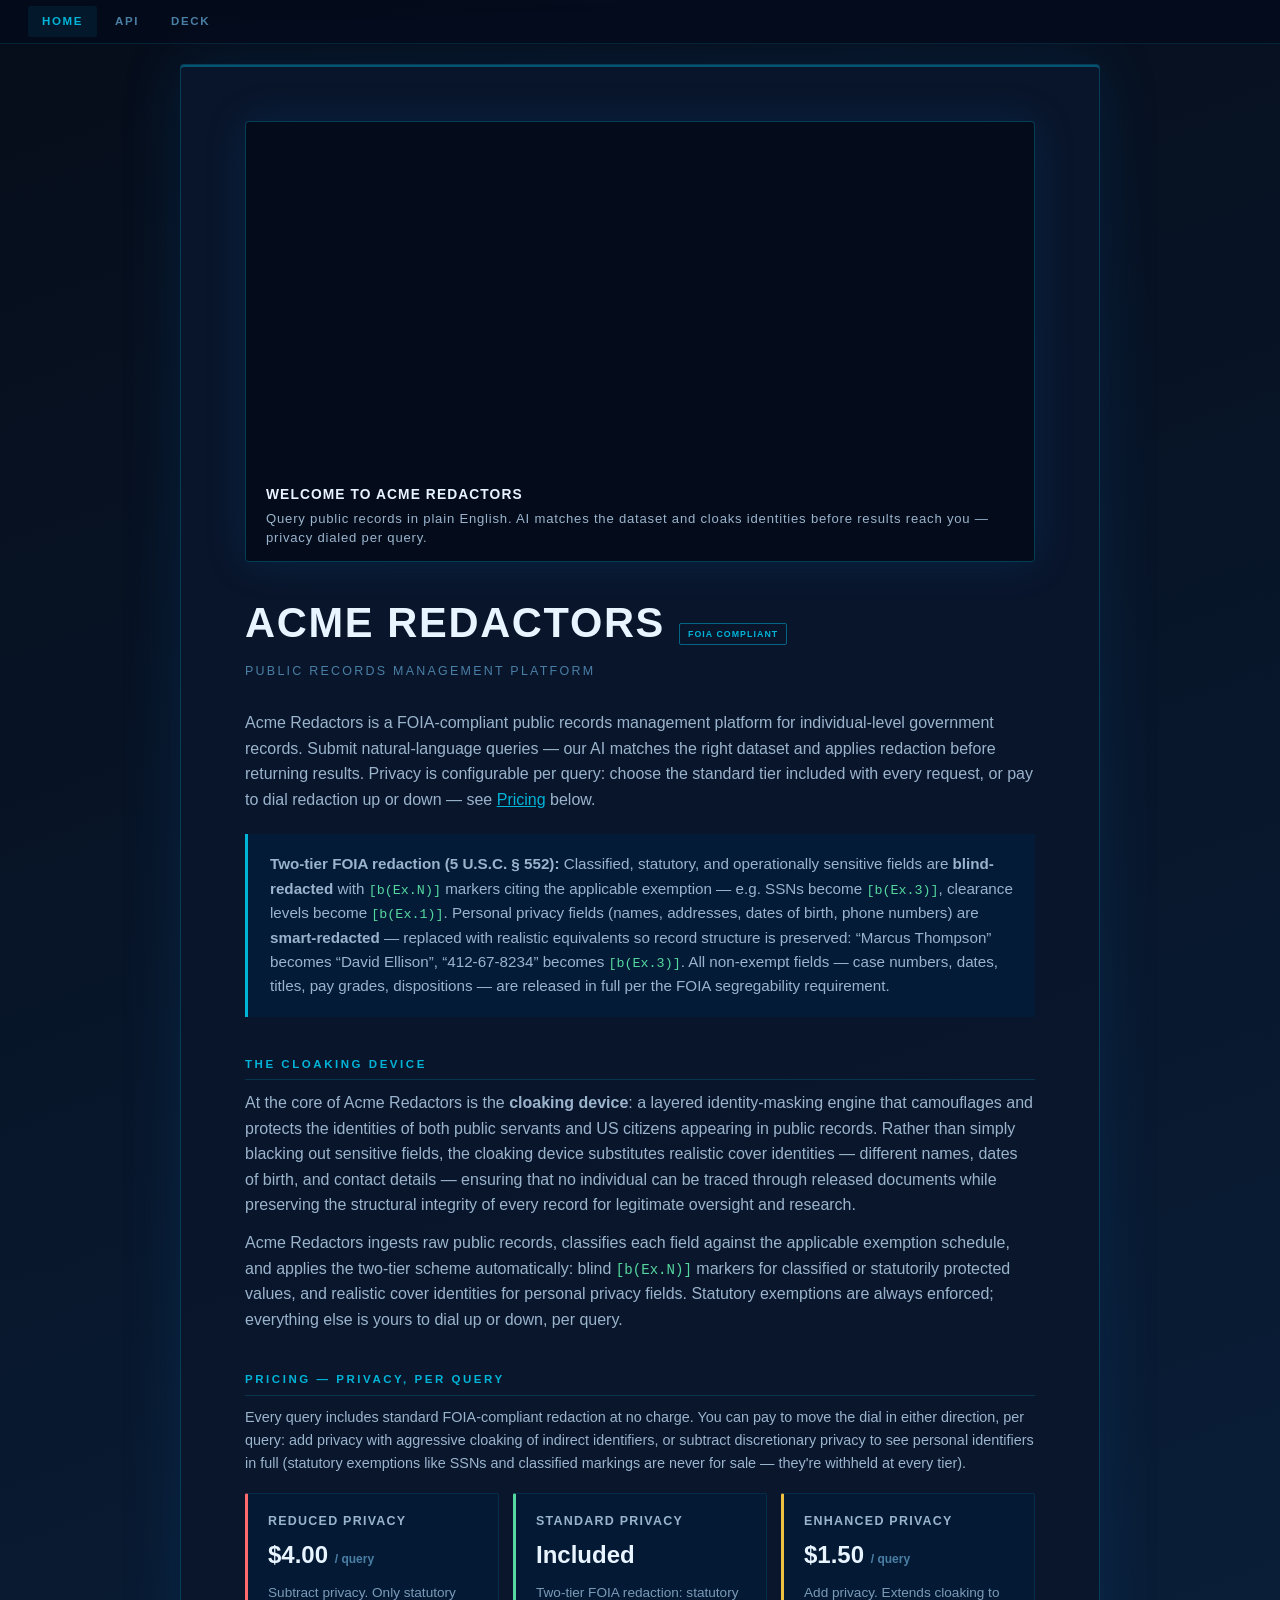
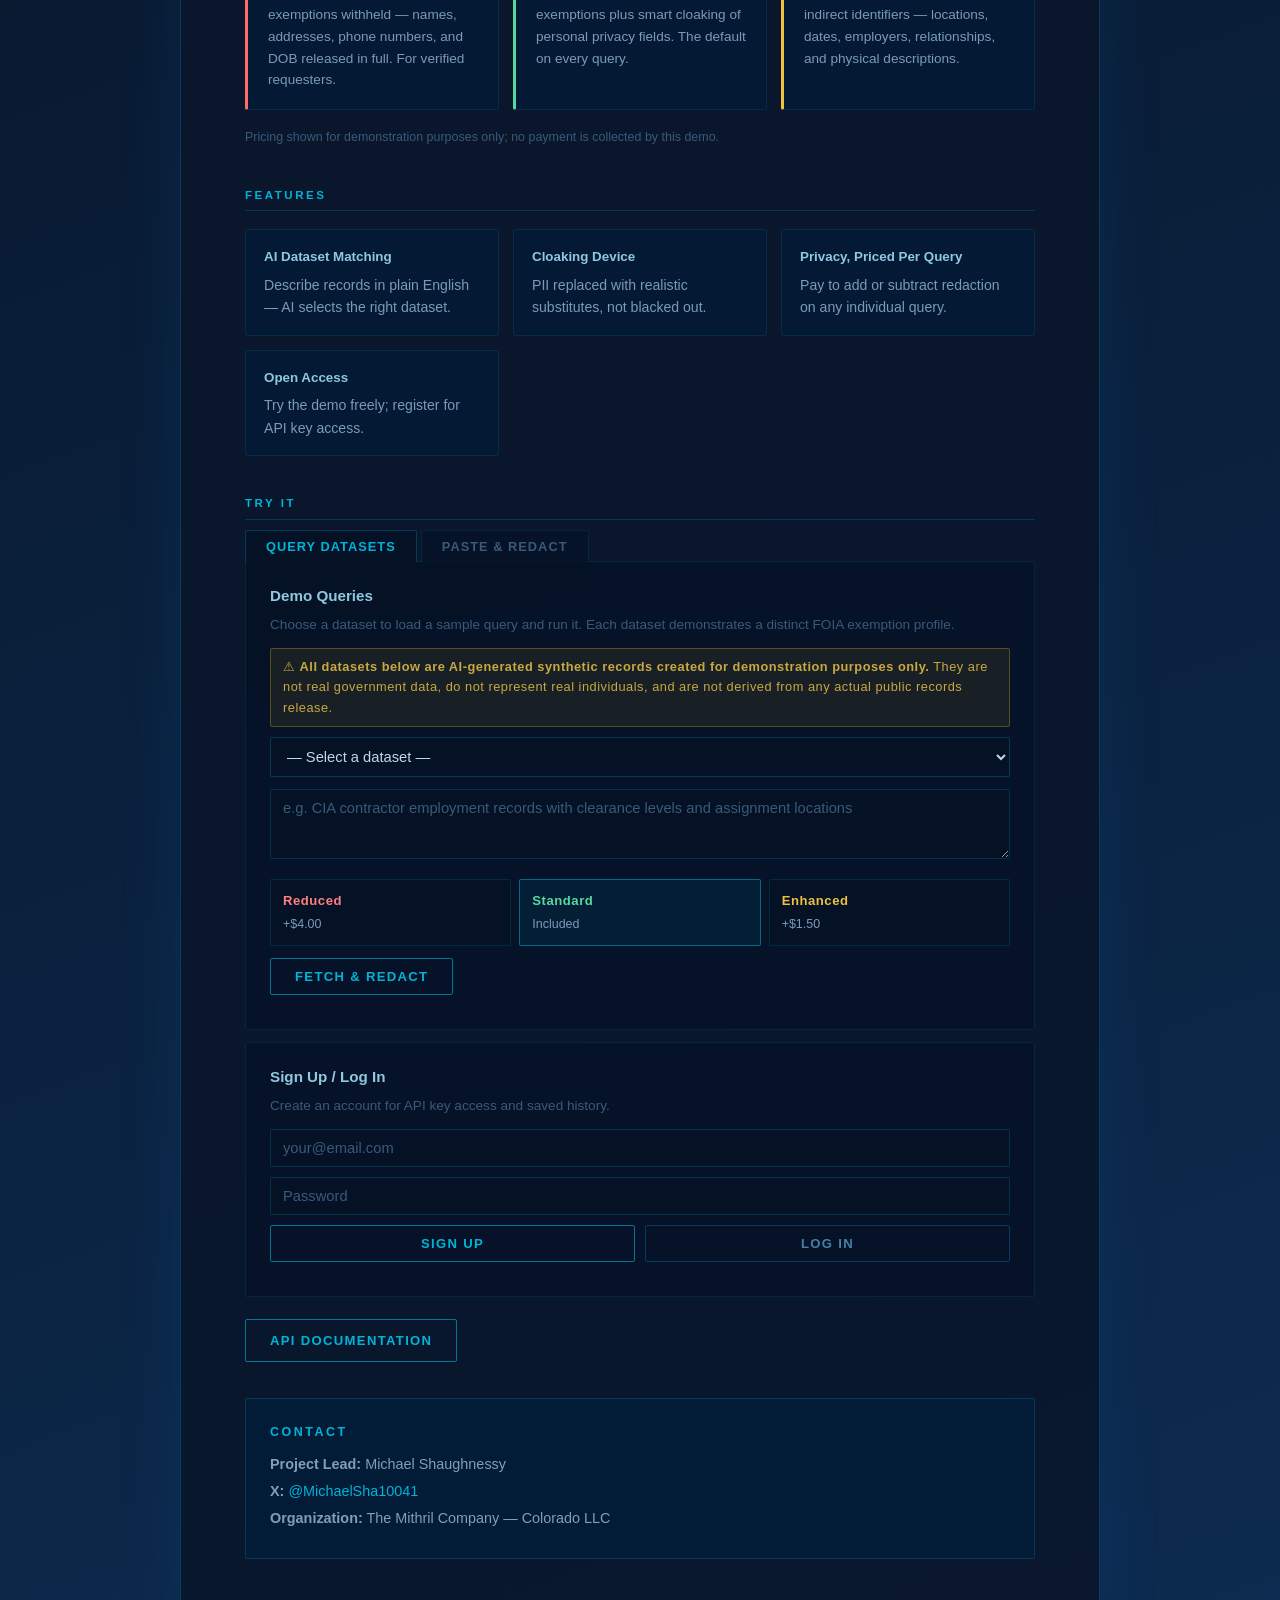
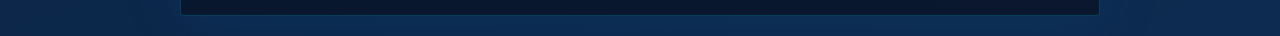
==== commit b697c681: "Replace personal Gmail contact with X profile link Contact surfaces now point to https://x.com/Micha" ====
--- a/index.html
+++ b/index.html
@@ -690,7 +690,7 @@
     <div class="contact-block">
         <h3>Contact</h3>
         <p><strong>Project Lead:</strong> Michael Shaughnessy</p>
-        <p><strong>Email:</strong> <a href="mailto:mickeyshaughnessy@gmail.com">mickeyshaughnessy@gmail.com</a></p>
+        <p><strong>X:</strong> <a href="https://x.com/MichaelSha10041" target="_blank" rel="noopener">@MichaelSha10041</a></p>
         <p><strong>Organization:</strong> The Mithril Company &mdash; Colorado LLC</p>
     </div>
 
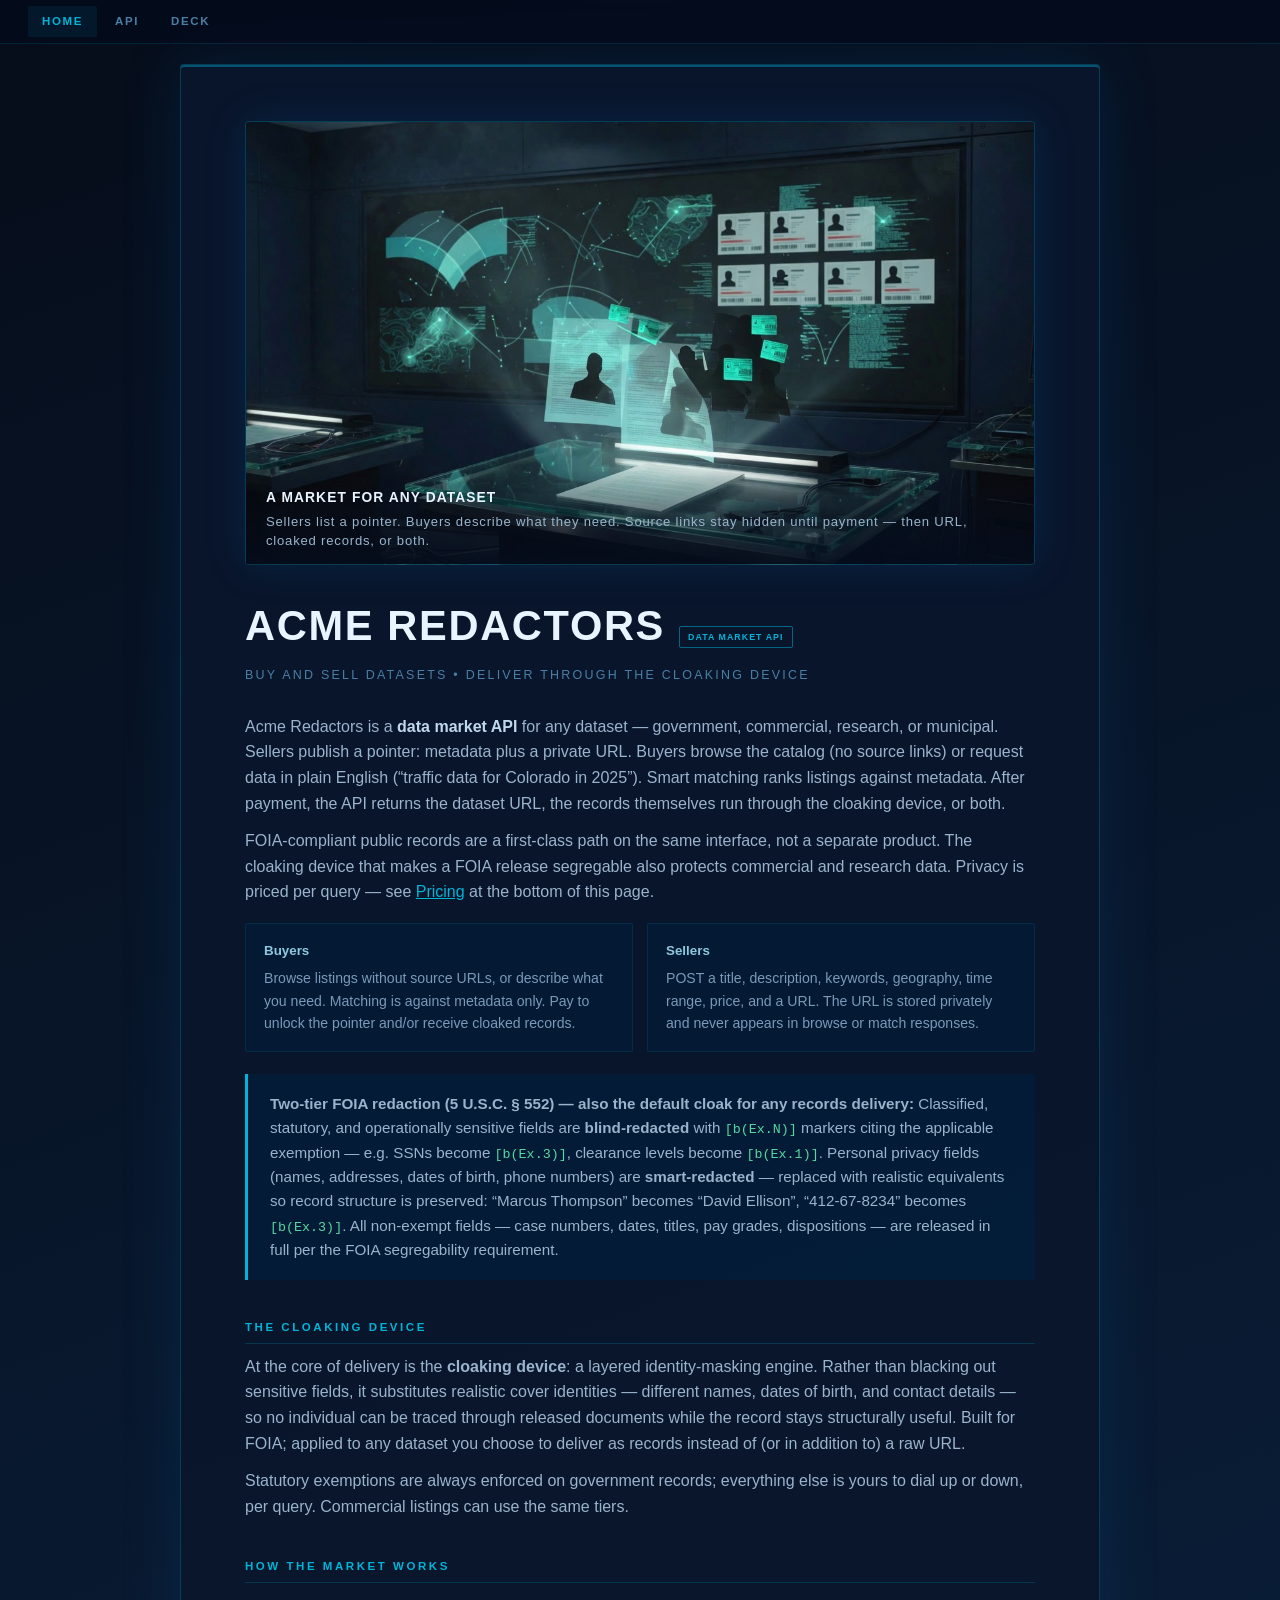
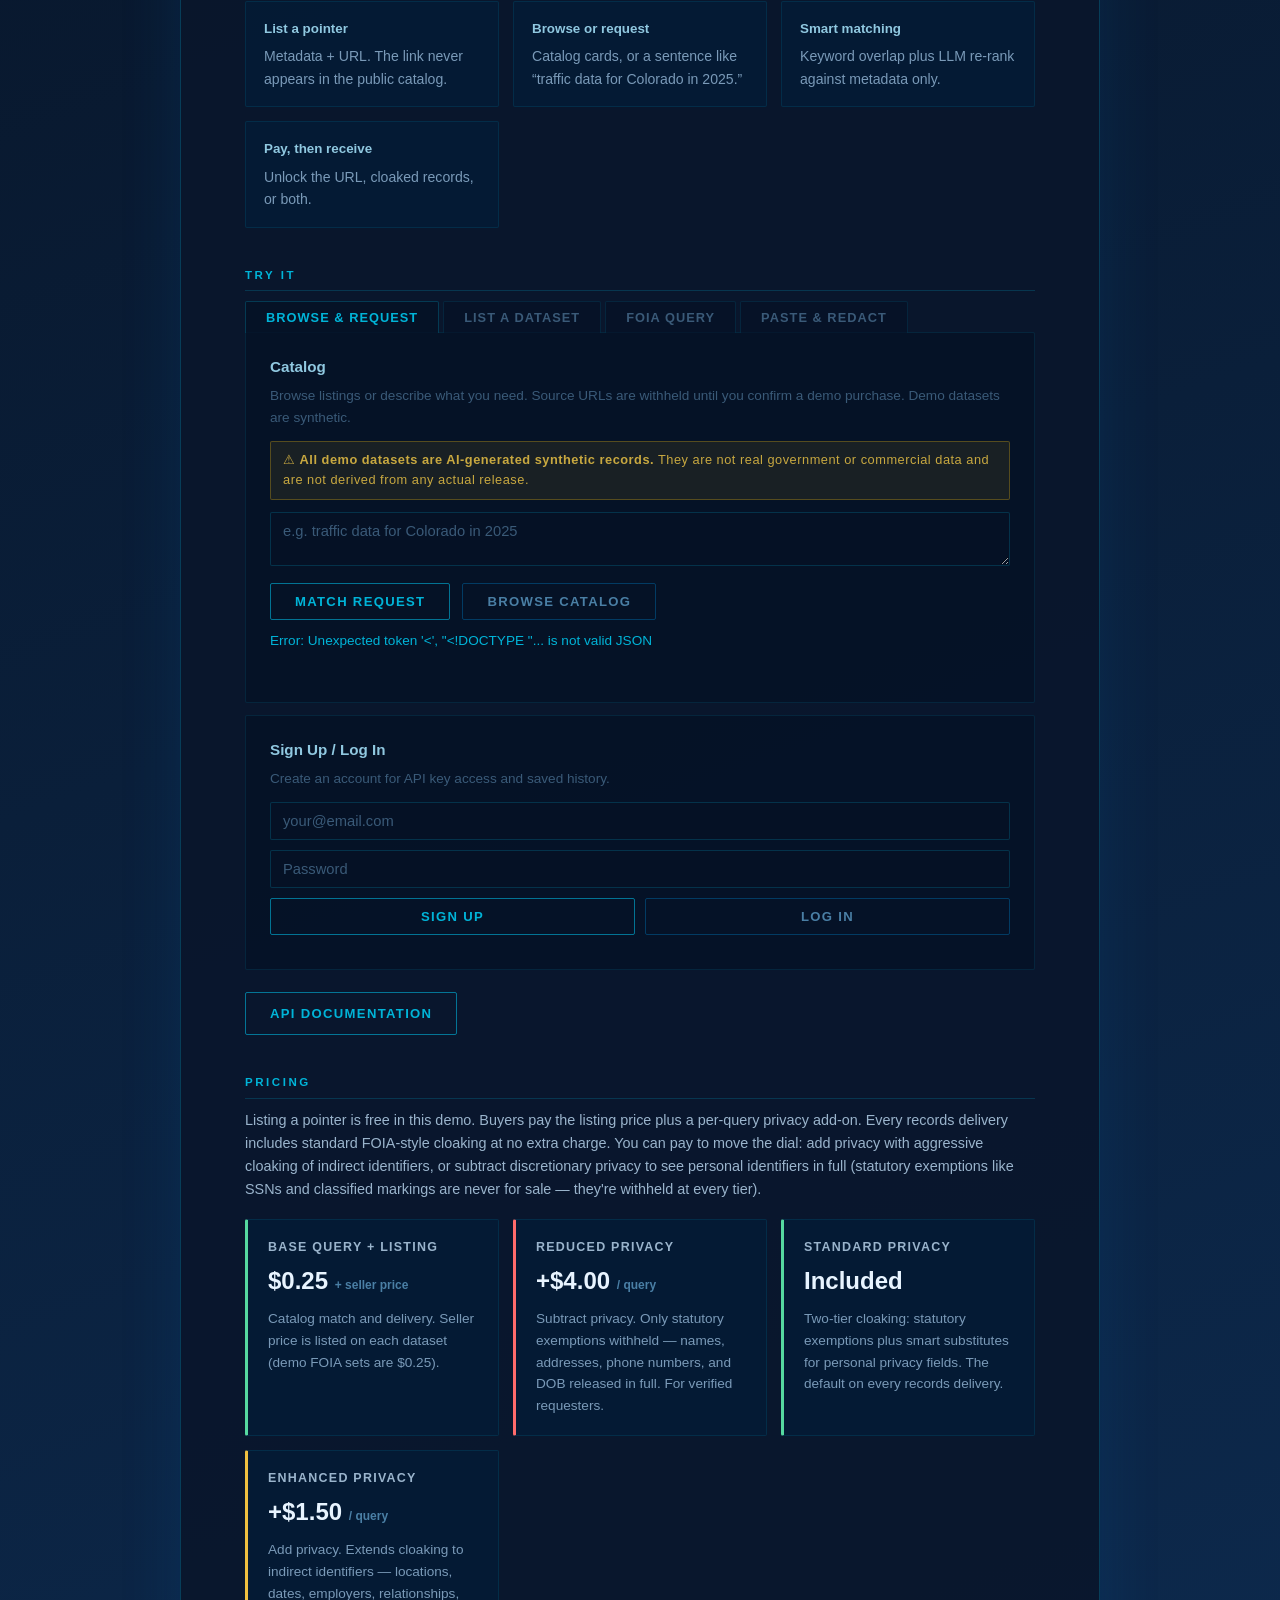
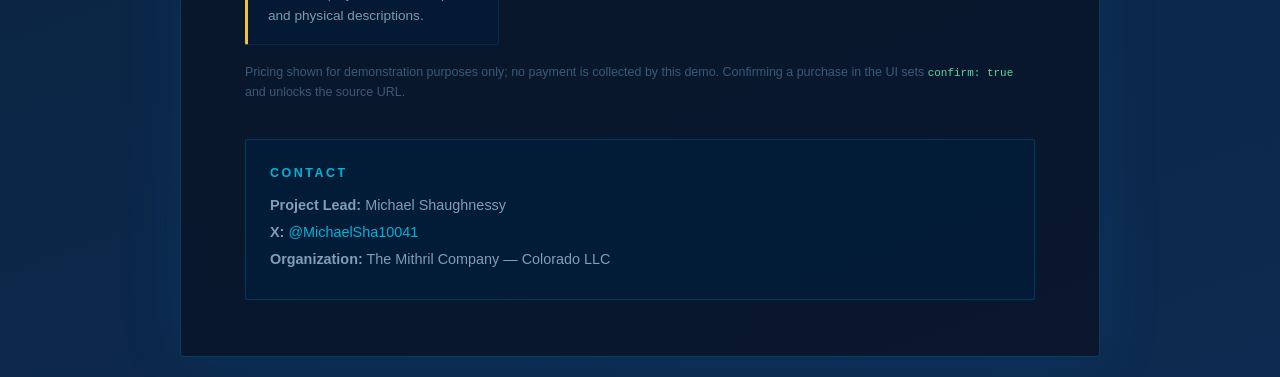
==== commit 3459e80f: "Rework homepage as a data market API with gated dataset URLs Move pricing below the demo, replace th" ====
--- a/index.html
+++ b/index.html
@@ -3,7 +3,7 @@
 <head>
     <meta charset="UTF-8">
     <meta name="viewport" content="width=device-width, initial-scale=1.0">
-    <title>Acme Redactors — Public Records Management Platform</title>
+    <title>Acme Redactors — Data Market API</title>
     <style>
         * { margin: 0; padding: 0; box-sizing: border-box; }
 
@@ -149,6 +149,8 @@
 
         input[type="email"],
         input[type="password"],
+        input[type="text"],
+        input[type="url"],
         textarea {
             width: 100%;
             padding: 10px 12px;
@@ -371,16 +373,17 @@
             overflow: hidden;
             border: 1px solid rgba(0, 180, 220, 0.3);
             box-shadow: 0 0 40px rgba(0, 100, 180, 0.2);
-            background: #040c1c;
-            aspect-ratio: 832 / 464;
+            background: #040c1c url('/assets/welcome-poster.jpg') center/cover no-repeat;
+            aspect-ratio: 16 / 9;
             cursor: pointer;
         }
         .hero-video video {
+            position: absolute;
+            inset: 0;
             display: block;
             width: 100%;
             height: 100%;
             object-fit: cover;
-            vertical-align: middle;
         }
         .hero-video-caption {
             position: absolute;
@@ -400,6 +403,56 @@
             text-transform: uppercase;
             margin-bottom: 4px;
         }
+
+        .split {
+            display: grid;
+            grid-template-columns: 1fr 1fr;
+            gap: 14px;
+            margin: 18px 0;
+        }
+        .split .feature { margin: 0; }
+        @media (max-width: 768px) {
+            .split { grid-template-columns: 1fr; }
+        }
+
+        .dataset-grid {
+            display: grid;
+            grid-template-columns: repeat(auto-fit, minmax(240px, 1fr));
+            gap: 12px;
+            margin: 14px 0;
+        }
+        .dataset-card {
+            padding: 14px 16px;
+            background: rgba(0, 30, 60, 0.5);
+            border: 1px solid rgba(0, 180, 220, 0.12);
+            border-radius: 2px;
+            font-size: 0.85em;
+            color: #7a9ab8;
+        }
+        .dataset-card h3 { color: #e8f4ff; font-size: 0.95em; margin-bottom: 4px; }
+        .dataset-card .meta {
+            font-size: 0.78em;
+            letter-spacing: 0.06em;
+            text-transform: uppercase;
+            color: #4a7fa5;
+            margin-bottom: 8px;
+        }
+        .dataset-card .locked {
+            font-size: 0.78em;
+            color: #c8a840;
+            margin: 8px 0 10px;
+        }
+        .dataset-card .score { color: #56d9a0; font-size: 0.78em; }
+        .url-reveal {
+            font-family: 'SF Mono', 'Fira Mono', monospace;
+            font-size: 0.78em;
+            color: #56d9a0;
+            word-break: break-all;
+            background: rgba(22, 163, 74, 0.08);
+            border: 1px solid rgba(22, 163, 74, 0.25);
+            padding: 8px 10px;
+            margin: 8px 0;
+        }
     </style>
 </head>
 <body style="padding-top: 64px;">
@@ -412,31 +465,50 @@
 
     <div class="hero-video" title="Click to replay" role="button" tabindex="0"
          aria-label="Replay welcome video">
-        <video autoplay muted playsinline preload="auto"
-               aria-label="Welcome to Acme Redactors — FOIA-compliant public records with AI cloaking">
+        <video id="welcome-video" autoplay muted loop playsinline preload="auto"
+               poster="/assets/welcome-poster.jpg"
+               aria-label="Acme Redactors — a data market with privacy-preserving delivery">
             <source src="/assets/welcome.mp4" type="video/mp4">
         </video>
         <div class="hero-video-caption">
-            <strong>Welcome to Acme Redactors</strong>
-            Query public records in plain English. AI matches the dataset and cloaks
-            identities before results reach you — privacy dialed per query.
+            <strong>A market for any dataset</strong>
+            Sellers list a pointer. Buyers describe what they need. Source links stay
+            hidden until payment &mdash; then URL, cloaked records, or both.
         </div>
     </div>
 
     <div class="wordmark">
         <h1>Acme Redactors</h1>
-        <span class="badge">FOIA Compliant</span>
+        <span class="badge">Data Market API</span>
     </div>
-    <div class="tagline">Public Records Management Platform</div>
-
-    <p>Acme Redactors is a FOIA-compliant public records management platform for
-    individual-level government records. Submit natural-language queries — our AI matches
-    the right dataset and applies redaction before returning results. Privacy is
-    configurable per query: choose the standard tier included with every request, or pay to
-    dial redaction up or down &mdash; see <a href="#pricing" style="color:#00b4d8">Pricing</a> below.</p>
+    <div class="tagline">Buy and sell datasets &bull; Deliver through the cloaking device</div>
+
+    <p>Acme Redactors is a <strong style="color:#c0d8ec">data market API</strong> for any
+    dataset &mdash; government, commercial, research, or municipal. Sellers publish a
+    pointer: metadata plus a private URL. Buyers browse the catalog (no source links) or
+    request data in plain English (&ldquo;traffic data for Colorado in 2025&rdquo;). Smart
+    matching ranks listings against metadata. After payment, the API returns the dataset
+    URL, the records themselves run through the cloaking device, or both.</p>
+    <p>FOIA-compliant public records are a first-class path on the same interface, not a
+    separate product. The cloaking device that makes a FOIA release segregable also
+    protects commercial and research data. Privacy is priced per query &mdash;
+    see <a href="#pricing" style="color:#00b4d8">Pricing</a> at the bottom of this page.</p>
+
+    <div class="split">
+        <div class="feature">
+            <h3>Buyers</h3>
+            Browse listings without source URLs, or describe what you need. Matching is
+            against metadata only. Pay to unlock the pointer and/or receive cloaked records.
+        </div>
+        <div class="feature">
+            <h3>Sellers</h3>
+            POST a title, description, keywords, geography, time range, price, and a URL.
+            The URL is stored privately and never appears in browse or match responses.
+        </div>
+    </div>
 
     <div class="mission">
-        <strong>Two-tier FOIA redaction (5 U.S.C. &sect; 552):</strong>
+        <strong>Two-tier FOIA redaction (5 U.S.C. &sect; 552) &mdash; also the default cloak for any records delivery:</strong>
         Classified, statutory, and operationally sensitive fields are
         <strong>blind-redacted</strong> with <code>[b(Ex.N)]</code> markers citing the
         applicable exemption &mdash; e.g. SSNs become <code>[b(Ex.3)]</code>,
@@ -450,64 +522,32 @@
     </div>
 
     <h2>The Cloaking Device</h2>
-    <p>At the core of Acme Redactors is the <strong>cloaking device</strong>: a layered
-    identity-masking engine that camouflages and protects the identities of both public
-    servants and US citizens appearing in public records. Rather than simply blacking out
-    sensitive fields, the cloaking device substitutes realistic cover identities &mdash;
-    different names, dates of birth, and contact details &mdash; ensuring that no individual
-    can be traced through released documents while preserving the structural integrity of
-    every record for legitimate oversight and research.</p>
-    <p>Acme Redactors ingests raw public records, classifies each field against
-    the applicable exemption schedule, and applies the two-tier scheme automatically:
-    blind <code>[b(Ex.N)]</code> markers for classified or statutorily protected values,
-    and realistic cover identities for personal privacy fields. Statutory exemptions are
-    always enforced; everything else is yours to dial up or down, per query.</p>
-
-    <h2 id="pricing">Pricing &mdash; Privacy, Per Query</h2>
-    <p style="font-size:.9em">Every query includes standard FOIA-compliant redaction at no
-    charge. You can pay to move the dial in either direction, per query: add privacy with
-    aggressive cloaking of indirect identifiers, or subtract discretionary privacy to see
-    personal identifiers in full (statutory exemptions like SSNs and classified markings are
-    never for sale &mdash; they're withheld at every tier).</p>
-    <div class="pricing-grid">
-        <div class="price-card reduced">
-            <div class="price-label">Reduced Privacy</div>
-            <div class="price-amount">$4.00 <small>/ query</small></div>
-            <p>Subtract privacy. Only statutory exemptions withheld &mdash; names, addresses,
-            phone numbers, and DOB released in full. For verified requesters.</p>
-        </div>
-        <div class="price-card standard">
-            <div class="price-label">Standard Privacy</div>
-            <div class="price-amount">Included</div>
-            <p>Two-tier FOIA redaction: statutory exemptions plus smart cloaking of personal
-            privacy fields. The default on every query.</p>
-        </div>
-        <div class="price-card aggressive">
-            <div class="price-label">Enhanced Privacy</div>
-            <div class="price-amount">$1.50 <small>/ query</small></div>
-            <p>Add privacy. Extends cloaking to indirect identifiers &mdash; locations, dates,
-            employers, relationships, and physical descriptions.</p>
-        </div>
-    </div>
-    <p style="font-size:.78em;color:#3a5a78">Pricing shown for demonstration purposes only; no payment is collected by this demo.</p>
-
-    <h2>Features</h2>
+    <p>At the core of delivery is the <strong>cloaking device</strong>: a layered
+    identity-masking engine. Rather than blacking out sensitive fields, it substitutes
+    realistic cover identities &mdash; different names, dates of birth, and contact details &mdash;
+    so no individual can be traced through released documents while the record stays
+    structurally useful. Built for FOIA; applied to any dataset you choose to deliver as
+    records instead of (or in addition to) a raw URL.</p>
+    <p>Statutory exemptions are always enforced on government records; everything else is
+    yours to dial up or down, per query. Commercial listings can use the same tiers.</p>
+
+    <h2>How the market works</h2>
     <div class="features">
         <div class="feature">
-            <h3>AI Dataset Matching</h3>
-            Describe records in plain English &mdash; AI selects the right dataset.
+            <h3>List a pointer</h3>
+            Metadata + URL. The link never appears in the public catalog.
         </div>
         <div class="feature">
-            <h3>Cloaking Device</h3>
-            PII replaced with realistic substitutes, not blacked out.
+            <h3>Browse or request</h3>
+            Catalog cards, or a sentence like &ldquo;traffic data for Colorado in 2025.&rdquo;
         </div>
         <div class="feature">
-            <h3>Privacy, Priced Per Query</h3>
-            Pay to add or subtract redaction on any individual query.
+            <h3>Smart matching</h3>
+            Keyword overlap plus LLM re-rank against metadata only.
         </div>
         <div class="feature">
-            <h3>Open Access</h3>
-            Try the demo freely; register for API key access.
+            <h3>Pay, then receive</h3>
+            Unlock the URL, cloaked records, or both.
         </div>
     </div>
 
@@ -515,12 +555,59 @@
 
     <div id="demo-section">
 
-        <div style="display:flex;gap:0;margin-bottom:-1px;position:relative;z-index:1">
-            <button id="tab-query" onclick="switchTab('query')" class="tab-btn tab-active">Query Datasets</button>
+        <div style="display:flex;gap:0;margin-bottom:-1px;position:relative;z-index:1;flex-wrap:wrap">
+            <button id="tab-market" onclick="switchTab('market')" class="tab-btn tab-active">Browse &amp; Request</button>
+            <button id="tab-sell" onclick="switchTab('sell')" class="tab-btn">List a Dataset</button>
+            <button id="tab-query" onclick="switchTab('query')" class="tab-btn">FOIA Query</button>
             <button id="tab-paste" onclick="switchTab('paste')" class="tab-btn">Paste &amp; Redact</button>
         </div>
 
-        <div id="mode-query" class="panel" style="border-radius:0 2px 2px 2px">
+        <div id="mode-market" class="panel" style="border-radius:0 2px 2px 2px">
+            <h3>Catalog</h3>
+            <p style="font-size:.85em;color:#3a5a78;margin-bottom:12px">
+                Browse listings or describe what you need. Source URLs are withheld until you
+                confirm a demo purchase. Demo datasets are synthetic.
+            </p>
+            <div style="background:rgba(200,160,20,0.1);border:1px solid rgba(200,160,20,0.35);border-radius:2px;padding:8px 12px;margin-bottom:12px;font-size:.8em;color:#c8a840;letter-spacing:0.04em">
+                &#9888; <strong>All demo datasets are AI-generated synthetic records.</strong>
+                They are not real government or commercial data and are not derived from any actual release.
+            </div>
+            <textarea id="market-query" rows="2"
+                placeholder="e.g. traffic data for Colorado in 2025"></textarea>
+            <div style="display:flex;align-items:center;gap:12px;margin-top:10px;flex-wrap:wrap">
+                <button onclick="doMatch()" class="btn">Match request</button>
+                <button onclick="loadCatalog()" class="btn btn-secondary">Browse catalog</button>
+            </div>
+            <p id="market-status" class="status-msg info"></p>
+            <div id="catalog-grid" class="dataset-grid"></div>
+        </div>
+
+        <div id="mode-sell" class="panel" style="display:none;border-radius:0 2px 2px 2px">
+            <h3>List a pointer</h3>
+            <p style="font-size:.85em;color:#3a5a78;margin-bottom:12px">
+                Publish metadata and a source URL. The URL is stored privately and omitted from
+                browse and match until a buyer purchases.
+            </p>
+            <div class="form-grid">
+                <input id="sell-title" type="text" placeholder="Title (required)">
+                <textarea id="sell-description" rows="3" placeholder="Description (required)"></textarea>
+                <input id="sell-url" type="url" placeholder="Source URL (private until purchase)">
+                <input id="sell-keywords" type="text" placeholder="Keywords, comma-separated">
+                <input id="sell-geography" type="text" placeholder="Geography (e.g. Colorado)">
+                <input id="sell-time" type="text" placeholder="Time range (e.g. 2025)">
+                <input id="sell-category" type="text" placeholder="Category (e.g. transportation)">
+                <input id="sell-price" type="text" placeholder="Price USD (e.g. 2.50)">
+                <select id="sell-delivery">
+                    <option value="both">Delivery: URL and cloaked records</option>
+                    <option value="url">Delivery: URL only</option>
+                    <option value="redacted">Delivery: cloaked records only</option>
+                </select>
+                <button onclick="doListDataset()" class="btn">Publish listing</button>
+            </div>
+            <p id="sell-status" class="status-msg info"></p>
+        </div>
+
+        <div id="mode-query" class="panel" style="display:none;border-radius:0 2px 2px 2px">
             <h3>Demo Queries</h3>
             <p style="font-size:.85em;color:#3a5a78;margin-bottom:12px">
                 Choose a dataset to load a sample query and run it.
@@ -640,11 +727,11 @@
         <div id="result-area" style="display:none;margin-top:12px">
             <div class="results-grid">
                 <div>
-                    <h3>Raw Record (unredacted)</h3>
+                    <h3>Original / source</h3>
                     <pre id="result-original" class="code-block"></pre>
                 </div>
                 <div>
-                    <h3 class="redacted">FOIA-Processed Release</h3>
+                    <h3 class="redacted">Cloaked release / unlocked URL</h3>
                     <pre id="result-json" class="code-block"></pre>
                 </div>
             </div>
@@ -687,6 +774,41 @@
         <a href="/api_docs.html" class="btn">API Documentation</a>
     </div>
 
+    <h2 id="pricing">Pricing</h2>
+    <p style="font-size:.9em">Listing a pointer is free in this demo. Buyers pay the listing
+    price plus a per-query privacy add-on. Every records delivery includes standard
+    FOIA-style cloaking at no extra charge. You can pay to move the dial: add privacy with
+    aggressive cloaking of indirect identifiers, or subtract discretionary privacy to see
+    personal identifiers in full (statutory exemptions like SSNs and classified markings are
+    never for sale &mdash; they're withheld at every tier).</p>
+    <div class="pricing-grid">
+        <div class="price-card standard">
+            <div class="price-label">Base query + listing</div>
+            <div class="price-amount">$0.25 <small>+ seller price</small></div>
+            <p>Catalog match and delivery. Seller price is listed on each dataset
+            (demo FOIA sets are $0.25).</p>
+        </div>
+        <div class="price-card reduced">
+            <div class="price-label">Reduced Privacy</div>
+            <div class="price-amount">+$4.00 <small>/ query</small></div>
+            <p>Subtract privacy. Only statutory exemptions withheld &mdash; names, addresses,
+            phone numbers, and DOB released in full. For verified requesters.</p>
+        </div>
+        <div class="price-card standard">
+            <div class="price-label">Standard Privacy</div>
+            <div class="price-amount">Included</div>
+            <p>Two-tier cloaking: statutory exemptions plus smart substitutes for personal
+            privacy fields. The default on every records delivery.</p>
+        </div>
+        <div class="price-card aggressive">
+            <div class="price-label">Enhanced Privacy</div>
+            <div class="price-amount">+$1.50 <small>/ query</small></div>
+            <p>Add privacy. Extends cloaking to indirect identifiers &mdash; locations, dates,
+            employers, relationships, and physical descriptions.</p>
+        </div>
+    </div>
+    <p style="font-size:.78em;color:#3a5a78">Pricing shown for demonstration purposes only; no payment is collected by this demo. Confirming a purchase in the UI sets <code>confirm: true</code> and unlocks the source URL.</p>
+
     <div class="contact-block">
         <h3>Contact</h3>
         <p><strong>Project Lead:</strong> Michael Shaughnessy</p>
@@ -701,9 +823,13 @@
         const wrap = document.querySelector('.hero-video');
         const video = wrap && wrap.querySelector('video');
         if (!wrap || !video) return;
+        function tryPlay() {
+            const p = video.play();
+            if (p && p.catch) p.catch(function () {});
+        }
         function replay() {
             video.currentTime = 0;
-            video.play();
+            tryPlay();
         }
         wrap.addEventListener('click', replay);
         wrap.addEventListener('keydown', function (e) {
@@ -712,6 +838,11 @@
                 replay();
             }
         });
+        video.addEventListener('loadeddata', tryPlay);
+        document.addEventListener('visibilitychange', function () {
+            if (!document.hidden) tryPlay();
+        });
+        tryPlay();
     })();
 
     const API = window.location.origin;
@@ -725,7 +856,8 @@
     function formatPricing(pricing) {
         if (!pricing) return '';
         const addon = pricing.privacy_addon_usd > 0 ? ` (+$${pricing.privacy_addon_usd.toFixed(2)} ${pricing.tier_label})` : ` (${pricing.tier_label}, included)`;
-        return `Price: $${pricing.total_price_usd.toFixed(2)}${addon}`;
+        const listing = pricing.dataset_price_usd ? ` listing $${Number(pricing.dataset_price_usd).toFixed(2)}` : '';
+        return `Price: $${Number(pricing.total_price_usd).toFixed(2)}${addon}${listing}`;
     }
 
     const DEMO_QUERIES = {
@@ -744,12 +876,142 @@
     };
 
     function switchTab(tab) {
-        const isQuery = tab === 'query';
-        document.getElementById('mode-query').style.display = isQuery ? 'block' : 'none';
-        document.getElementById('mode-paste').style.display = isQuery ? 'none' : 'block';
-        document.getElementById('tab-query').className = 'tab-btn' + (isQuery ? ' tab-active' : '');
-        document.getElementById('tab-paste').className = 'tab-btn' + (!isQuery ? ' tab-active' : '');
-    }
+        const tabs = ['market', 'sell', 'query', 'paste'];
+        tabs.forEach(function (name) {
+            const panel = document.getElementById('mode-' + name);
+            const btn = document.getElementById('tab-' + name);
+            if (panel) panel.style.display = name === tab ? 'block' : 'none';
+            if (btn) btn.className = 'tab-btn' + (name === tab ? ' tab-active' : '');
+        });
+        if (tab === 'market' && !document.getElementById('catalog-grid').dataset.loaded) {
+            loadCatalog();
+        }
+    }
+
+    function datasetCard(ds, opts) {
+        opts = opts || {};
+        const score = ds.match_score != null ? `<div class="score">Match ${Math.round(ds.match_score * 100)}%${ds.match_reason ? ' — ' + esc(ds.match_reason) : ''}</div>` : '';
+        const price = `$${(ds.price_usd || 0).toFixed(2)}`;
+        const geo = [ds.geography, ds.time_range].filter(Boolean).join(' · ');
+        const delivery = ds.delivery || 'url';
+        const locked = ds.source_url
+            ? `<div class="url-reveal">Unlocked URL: ${esc(ds.source_url)}</div>`
+            : `<div class="locked">Source URL withheld until purchase</div>`;
+        return `<div class="dataset-card">
+            <h3>${esc(ds.title || ds.id)}</h3>
+            <div class="meta">${esc(ds.category || 'general')} · ${esc(delivery)} · ${esc(price)}${geo ? ' · ' + esc(geo) : ''}</div>
+            ${score}
+            <p>${esc(ds.description || '')}</p>
+            ${locked}
+            <button class="btn" onclick='doPurchase(${JSON.stringify(ds.id)})'>Purchase (demo)</button>
+        </div>`;
+    }
+
+    async function loadCatalog() {
+        const grid = document.getElementById('catalog-grid');
+        const status = document.getElementById('market-status');
+        status.textContent = 'Loading catalog…';
+        try {
+            const res = await fetch(`${API}/datasets`);
+            const d = await res.json();
+            if (!res.ok) { status.textContent = d.error || 'Failed to load catalog.'; return; }
+            const items = d.datasets || [];
+            grid.innerHTML = items.map(ds => datasetCard(ds)).join('') || '<p class="status-msg">No listings yet.</p>';
+            grid.dataset.loaded = '1';
+            status.textContent = `${items.length} listings. Source URLs withheld.`;
+        } catch (e) { status.textContent = 'Error: ' + e.message; }
+    }
+
+    async function doMatch() {
+        const query = document.getElementById('market-query').value.trim();
+        const grid = document.getElementById('catalog-grid');
+        const status = document.getElementById('market-status');
+        if (!query) { status.textContent = 'Describe the dataset you want.'; return; }
+        status.textContent = 'Matching against catalog metadata…';
+        try {
+            const res = await fetch(`${API}/datasets/match`, {
+                method: 'POST',
+                headers: { 'Content-Type': 'application/json' },
+                body: JSON.stringify({ query, top_k: 5 })
+            });
+            const d = await res.json();
+            if (!res.ok) { status.textContent = d.error || 'Match failed.'; return; }
+            const items = d.matches || [];
+            grid.innerHTML = items.map(ds => datasetCard(ds)).join('') || '<p class="status-msg">No metadata match.</p>';
+            status.textContent = items.length ? `${items.length} match(es). URLs still withheld.` : 'No metadata match.';
+        } catch (e) { status.textContent = 'Error: ' + e.message; }
+    }
+
+    async function doPurchase(datasetId) {
+        const status = document.getElementById('market-status');
+        const privacy_level = getPrivacyLevel('query-privacy-level');
+        status.textContent = 'Confirming demo purchase…';
+        document.getElementById('result-area').style.display = 'none';
+        try {
+            const res = await fetch(`${API}/purchase`, {
+                method: 'POST',
+                headers: { 'Content-Type': 'application/json' },
+                body: JSON.stringify({ dataset_id: datasetId, confirm: true, privacy_level })
+            });
+            const d = await res.json();
+            if (!res.ok) { status.textContent = d.error || 'Purchase failed.'; return; }
+            const access = d.access || {};
+            const urlBit = access.source_url ? `URL: ${access.source_url}` : 'No source URL on this listing';
+            status.textContent = `Purchased ${d.dataset && d.dataset.title ? d.dataset.title : datasetId}. ${urlBit}. ${formatPricing(d.pricing)}`;
+            if (access.data != null) {
+                document.getElementById('result-area').style.display = 'block';
+                const original = access.original_data;
+                document.getElementById('result-original').textContent = original == null ? '(records delivered redacted only)' : JSON.stringify(original, null, 2);
+                document.getElementById('result-json').innerHTML = colorizeRedacted(access.data, original || access.data);
+                const m = d.metadata || {};
+                document.getElementById('result-meta').textContent =
+                    `Paid demo · Processing: ${m.processing_time_seconds ?? '?'}s | ${formatPricing(d.pricing)}`;
+                document.getElementById('result-area').scrollIntoView({ behavior: 'smooth' });
+            } else if (access.source_url) {
+                document.getElementById('result-area').style.display = 'block';
+                document.getElementById('result-original').textContent = 'Source URL withheld until this purchase.';
+                document.getElementById('result-json').textContent = access.source_url;
+                document.getElementById('result-meta').textContent = formatPricing(d.pricing);
+                document.getElementById('result-area').scrollIntoView({ behavior: 'smooth' });
+            }
+        } catch (e) { status.textContent = 'Error: ' + e.message; }
+    }
+
+    async function doListDataset() {
+        const status = document.getElementById('sell-status');
+        const payload = {
+            title: document.getElementById('sell-title').value.trim(),
+            description: document.getElementById('sell-description').value.trim(),
+            url: document.getElementById('sell-url').value.trim(),
+            keywords: document.getElementById('sell-keywords').value.trim(),
+            geography: document.getElementById('sell-geography').value.trim(),
+            time_range: document.getElementById('sell-time').value.trim(),
+            category: document.getElementById('sell-category').value.trim(),
+            price_usd: document.getElementById('sell-price').value.trim() || 0,
+            delivery: document.getElementById('sell-delivery').value
+        };
+        if (!payload.title || !payload.description) {
+            status.textContent = 'Title and description are required.';
+            return;
+        }
+        status.textContent = 'Publishing listing…';
+        try {
+            const res = await fetch(`${API}/datasets`, {
+                method: 'POST',
+                headers: { 'Content-Type': 'application/json' },
+                body: JSON.stringify(payload)
+            });
+            const d = await res.json();
+            if (!res.ok) { status.textContent = d.error || 'Listing failed.'; return; }
+            status.className = 'status-msg info';
+            status.textContent = `Listed “${d.dataset.title}” (${d.dataset.id}). URL is stored privately.`;
+            document.getElementById('catalog-grid').dataset.loaded = '';
+        } catch (e) { status.textContent = 'Error: ' + e.message; }
+    }
+
+    document.addEventListener('DOMContentLoaded', function () {
+        loadCatalog();
+    });
 
     function handleDemoClick(demoType) {
         if (!demoType) return;
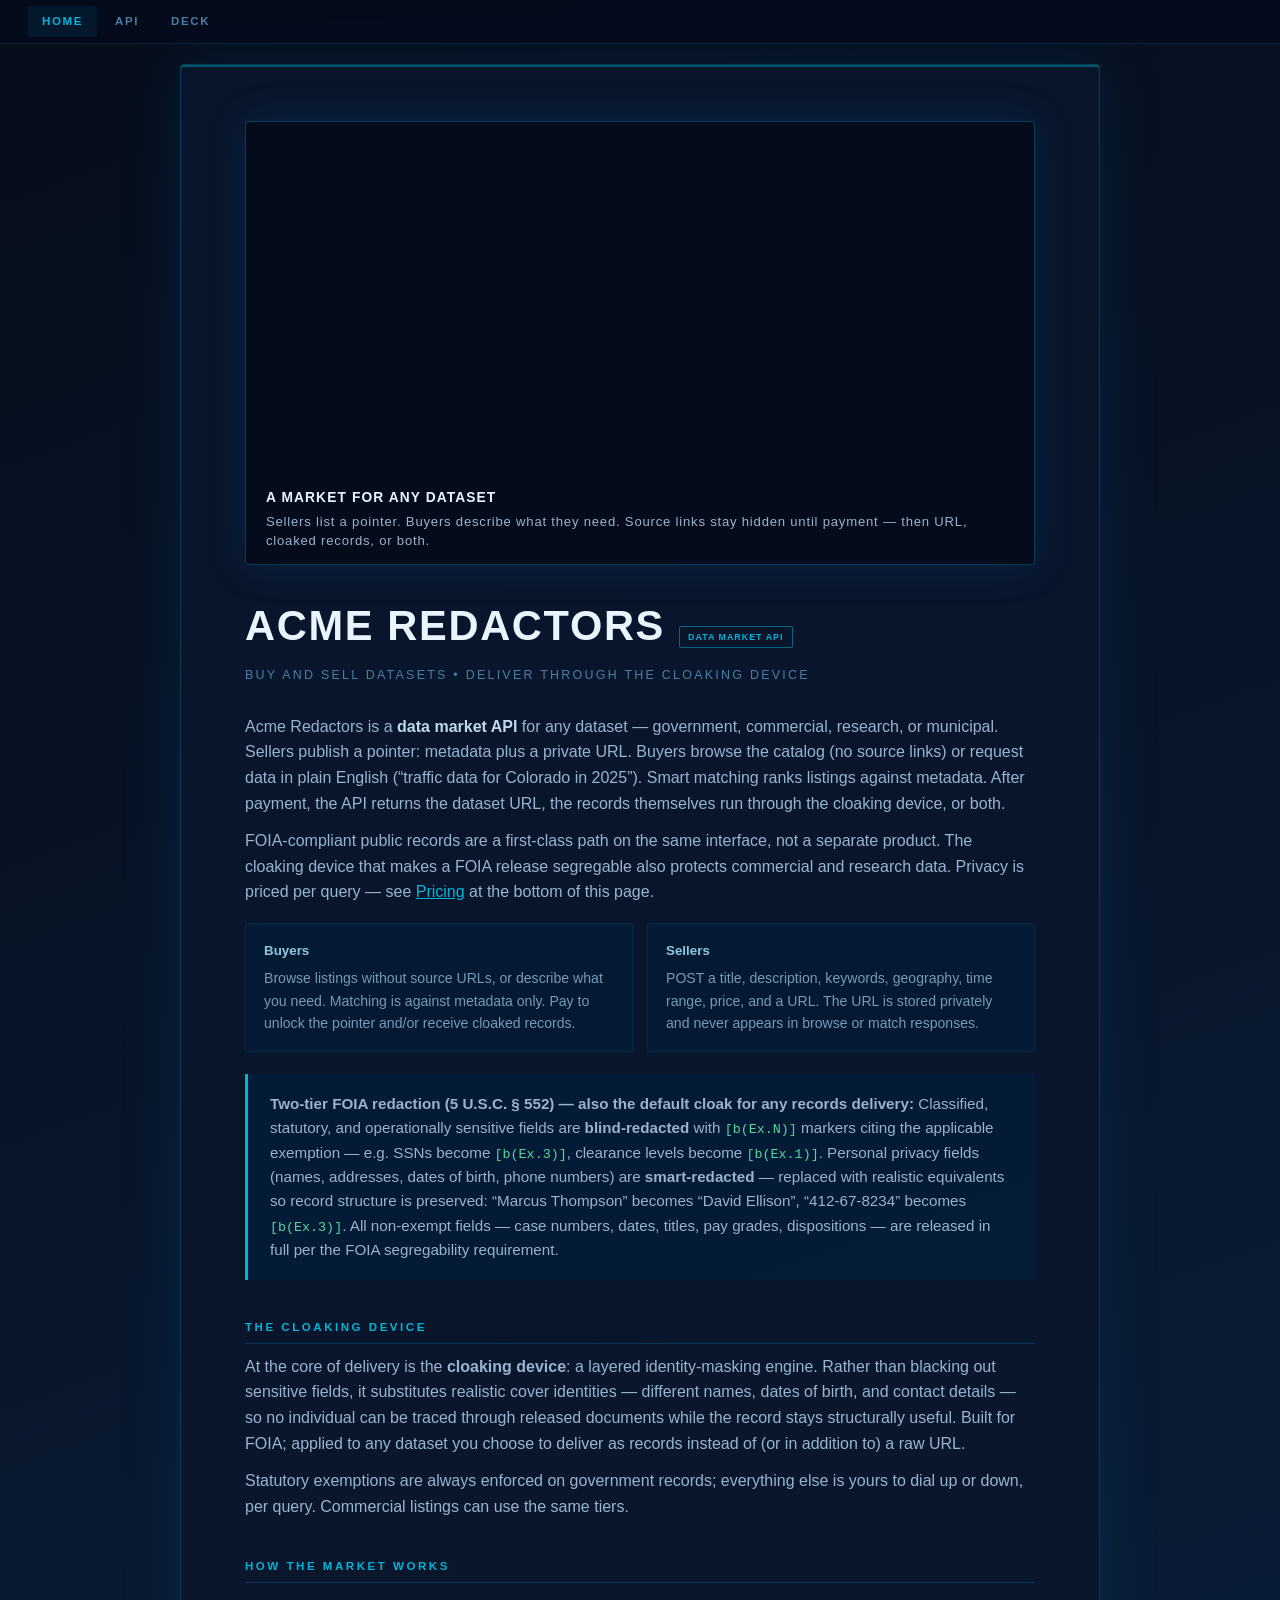
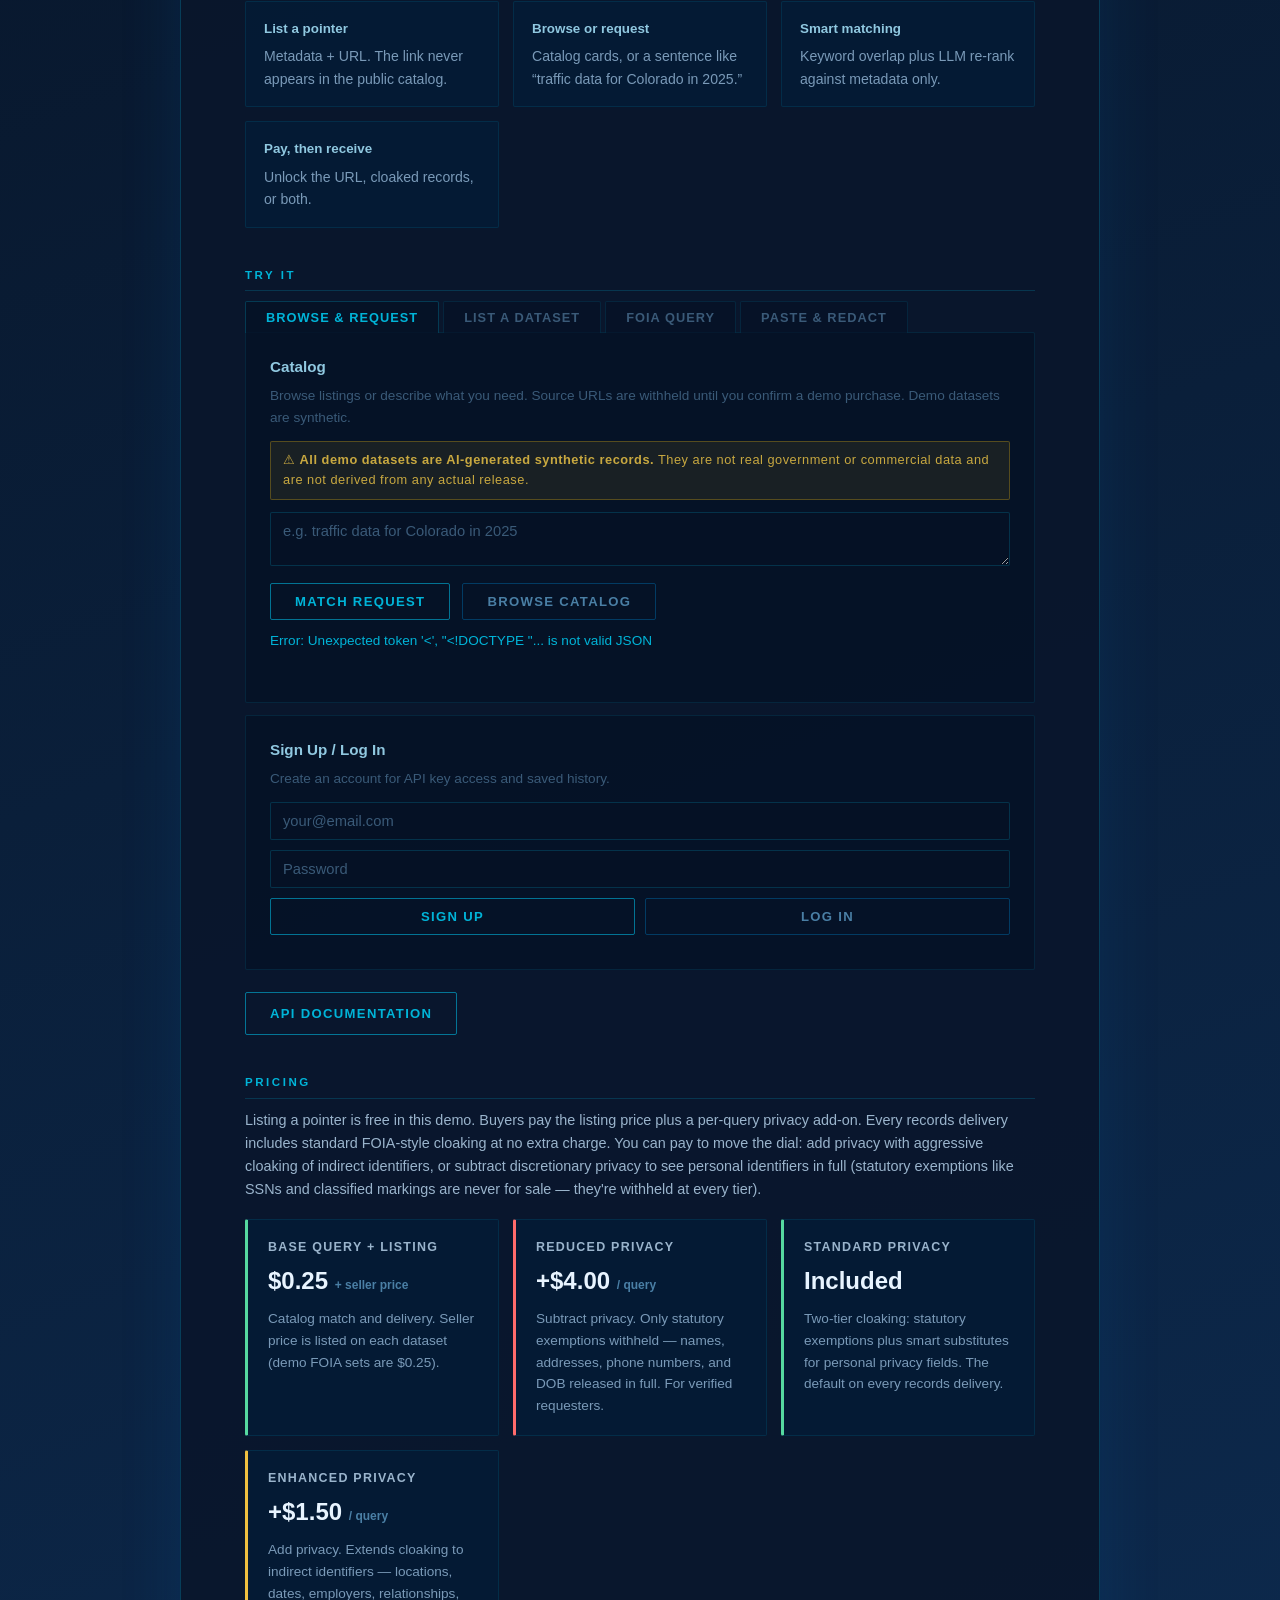
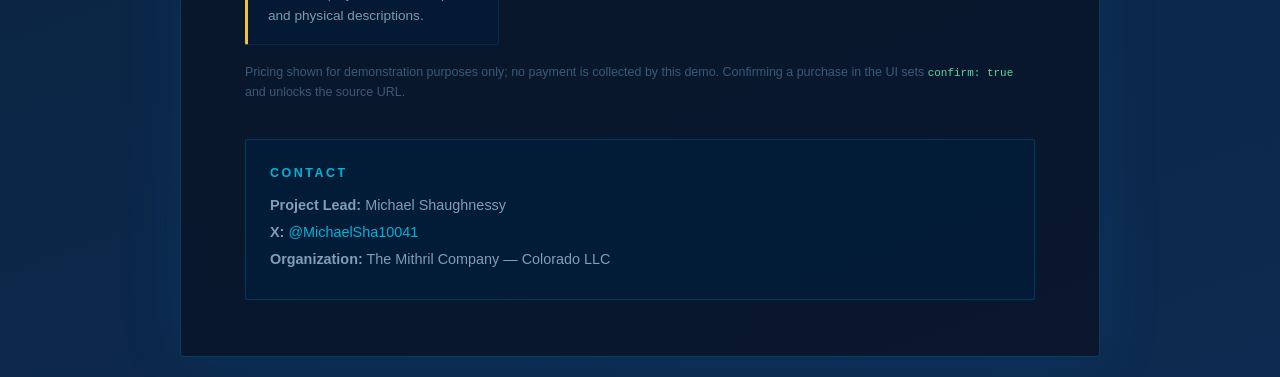
==== commit 14dfb400: "Serve homepage video from /media so nginx does not 404 it themithrilcompany.com maps /assets/ to Hon" ====
--- a/index.html
+++ b/index.html
@@ -373,7 +373,7 @@
             overflow: hidden;
             border: 1px solid rgba(0, 180, 220, 0.3);
             box-shadow: 0 0 40px rgba(0, 100, 180, 0.2);
-            background: #040c1c url('/assets/welcome-poster.jpg') center/cover no-repeat;
+            background: #040c1c url('/media/welcome-poster.jpg') center/cover no-repeat;
             aspect-ratio: 16 / 9;
             cursor: pointer;
         }
@@ -466,9 +466,9 @@
     <div class="hero-video" title="Click to replay" role="button" tabindex="0"
          aria-label="Replay welcome video">
         <video id="welcome-video" autoplay muted loop playsinline preload="auto"
-               poster="/assets/welcome-poster.jpg"
+               poster="/media/welcome-poster.jpg"
                aria-label="Acme Redactors — a data market with privacy-preserving delivery">
-            <source src="/assets/welcome.mp4" type="video/mp4">
+            <source src="/media/welcome.mp4" type="video/mp4">
         </video>
         <div class="hero-video-caption">
             <strong>A market for any dataset</strong>
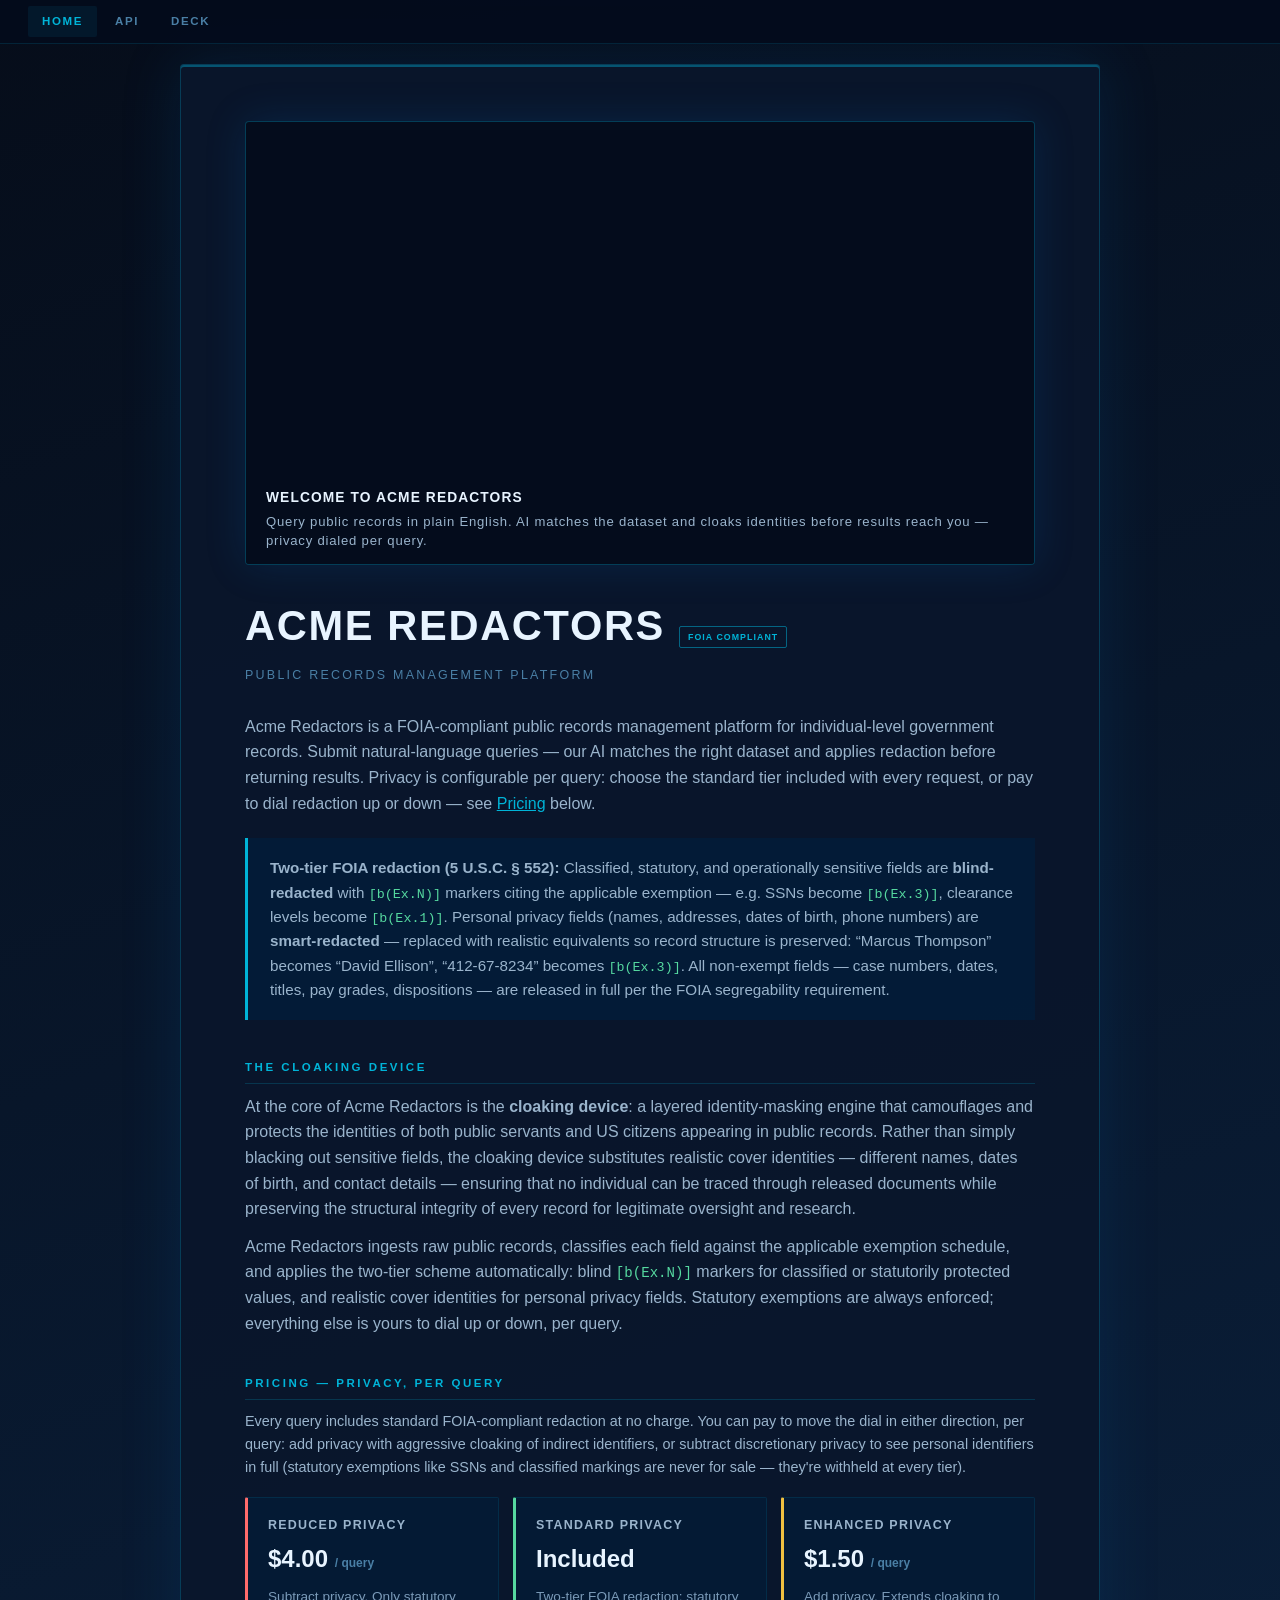
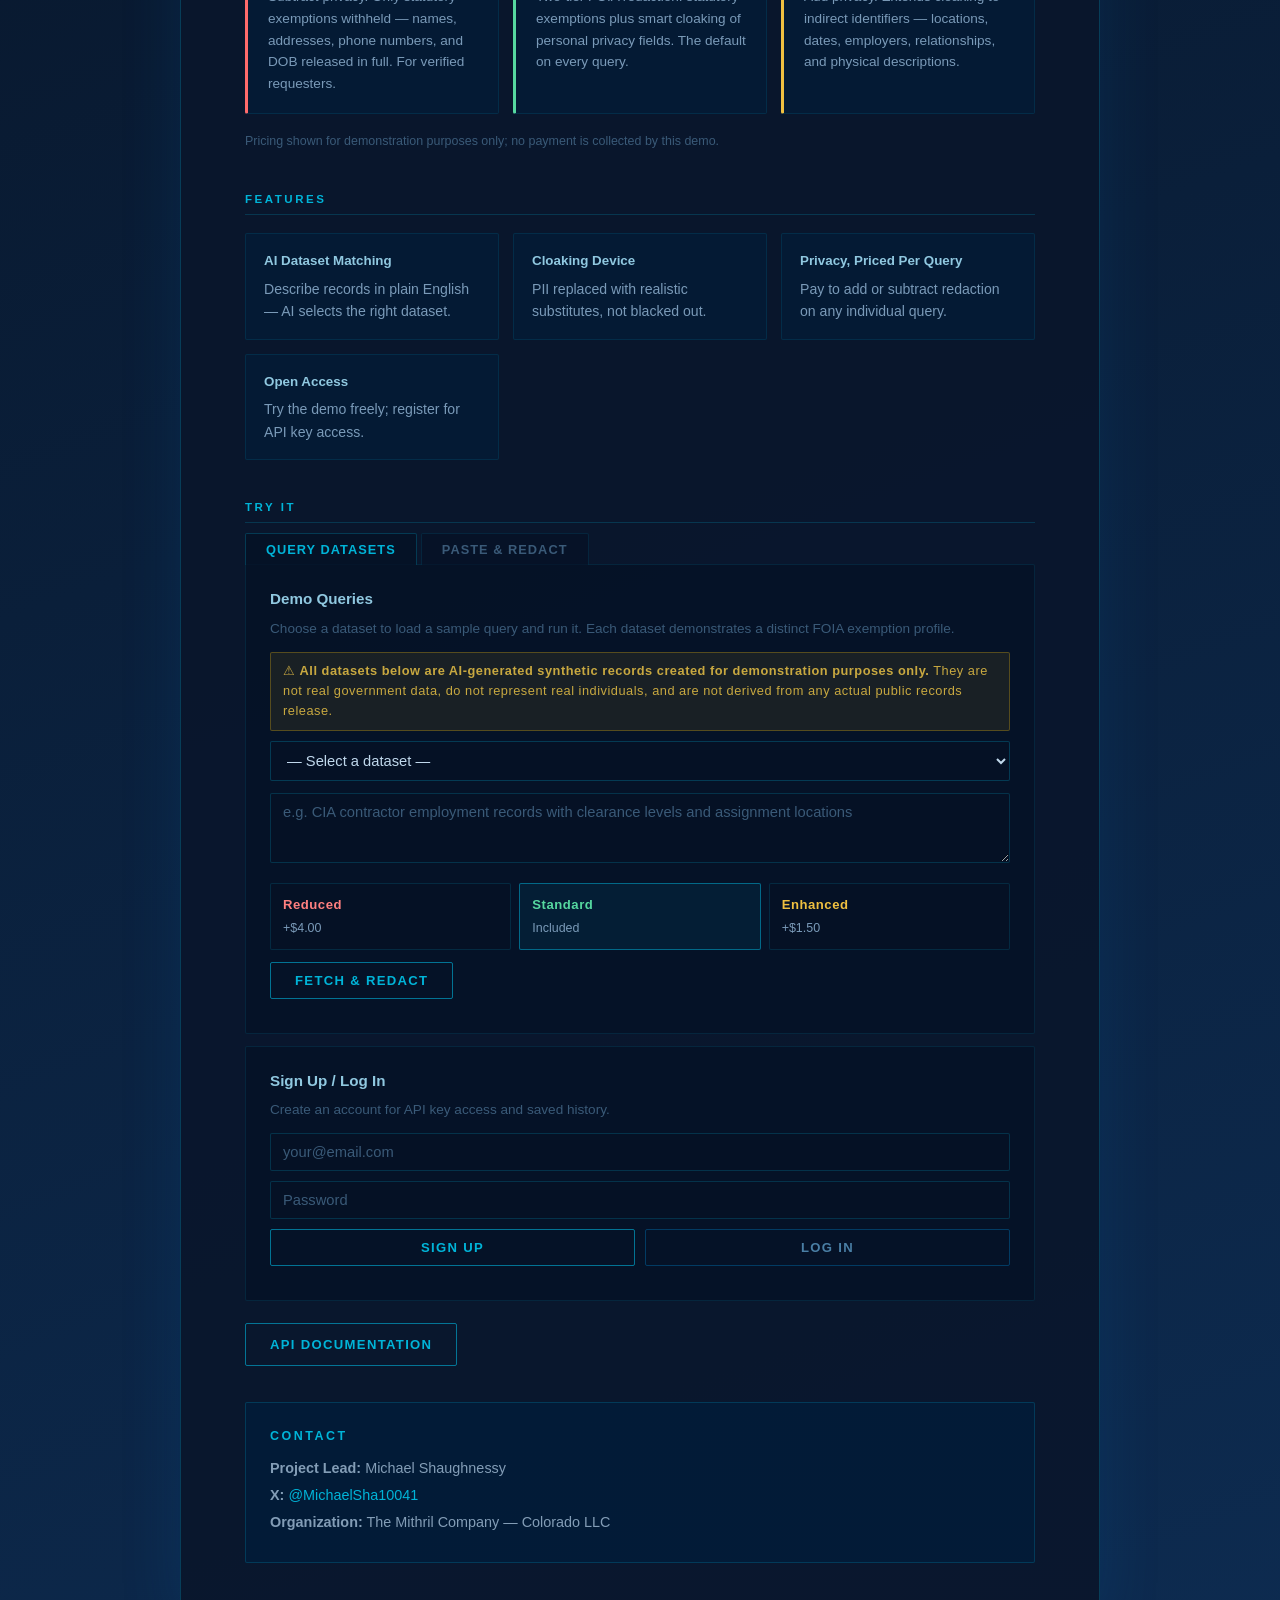
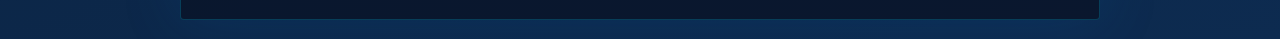
==== commit dc8b3626: "Restore cloaking-device demo and harden FOIA redaction Drop the data-market UI from the homepage and" ====
--- a/index.html
+++ b/index.html
@@ -3,7 +3,7 @@
 <head>
     <meta charset="UTF-8">
     <meta name="viewport" content="width=device-width, initial-scale=1.0">
-    <title>Acme Redactors — Data Market API</title>
+    <title>Acme Redactors — Public Records Management Platform</title>
     <style>
         * { margin: 0; padding: 0; box-sizing: border-box; }
 
@@ -149,8 +149,6 @@
 
         input[type="email"],
         input[type="password"],
-        input[type="text"],
-        input[type="url"],
         textarea {
             width: 100%;
             padding: 10px 12px;
@@ -403,56 +401,6 @@
             text-transform: uppercase;
             margin-bottom: 4px;
         }
-
-        .split {
-            display: grid;
-            grid-template-columns: 1fr 1fr;
-            gap: 14px;
-            margin: 18px 0;
-        }
-        .split .feature { margin: 0; }
-        @media (max-width: 768px) {
-            .split { grid-template-columns: 1fr; }
-        }
-
-        .dataset-grid {
-            display: grid;
-            grid-template-columns: repeat(auto-fit, minmax(240px, 1fr));
-            gap: 12px;
-            margin: 14px 0;
-        }
-        .dataset-card {
-            padding: 14px 16px;
-            background: rgba(0, 30, 60, 0.5);
-            border: 1px solid rgba(0, 180, 220, 0.12);
-            border-radius: 2px;
-            font-size: 0.85em;
-            color: #7a9ab8;
-        }
-        .dataset-card h3 { color: #e8f4ff; font-size: 0.95em; margin-bottom: 4px; }
-        .dataset-card .meta {
-            font-size: 0.78em;
-            letter-spacing: 0.06em;
-            text-transform: uppercase;
-            color: #4a7fa5;
-            margin-bottom: 8px;
-        }
-        .dataset-card .locked {
-            font-size: 0.78em;
-            color: #c8a840;
-            margin: 8px 0 10px;
-        }
-        .dataset-card .score { color: #56d9a0; font-size: 0.78em; }
-        .url-reveal {
-            font-family: 'SF Mono', 'Fira Mono', monospace;
-            font-size: 0.78em;
-            color: #56d9a0;
-            word-break: break-all;
-            background: rgba(22, 163, 74, 0.08);
-            border: 1px solid rgba(22, 163, 74, 0.25);
-            padding: 8px 10px;
-            margin: 8px 0;
-        }
     </style>
 </head>
 <body style="padding-top: 64px;">
@@ -467,48 +415,30 @@
          aria-label="Replay welcome video">
         <video id="welcome-video" autoplay muted loop playsinline preload="auto"
                poster="/media/welcome-poster.jpg"
-               aria-label="Acme Redactors — a data market with privacy-preserving delivery">
+               aria-label="Welcome to Acme Redactors — FOIA-compliant public records with AI cloaking">
             <source src="/media/welcome.mp4" type="video/mp4">
         </video>
         <div class="hero-video-caption">
-            <strong>A market for any dataset</strong>
-            Sellers list a pointer. Buyers describe what they need. Source links stay
-            hidden until payment &mdash; then URL, cloaked records, or both.
+            <strong>Welcome to Acme Redactors</strong>
+            Query public records in plain English. AI matches the dataset and cloaks
+            identities before results reach you — privacy dialed per query.
         </div>
     </div>
 
     <div class="wordmark">
         <h1>Acme Redactors</h1>
-        <span class="badge">Data Market API</span>
+        <span class="badge">FOIA Compliant</span>
     </div>
-    <div class="tagline">Buy and sell datasets &bull; Deliver through the cloaking device</div>
-
-    <p>Acme Redactors is a <strong style="color:#c0d8ec">data market API</strong> for any
-    dataset &mdash; government, commercial, research, or municipal. Sellers publish a
-    pointer: metadata plus a private URL. Buyers browse the catalog (no source links) or
-    request data in plain English (&ldquo;traffic data for Colorado in 2025&rdquo;). Smart
-    matching ranks listings against metadata. After payment, the API returns the dataset
-    URL, the records themselves run through the cloaking device, or both.</p>
-    <p>FOIA-compliant public records are a first-class path on the same interface, not a
-    separate product. The cloaking device that makes a FOIA release segregable also
-    protects commercial and research data. Privacy is priced per query &mdash;
-    see <a href="#pricing" style="color:#00b4d8">Pricing</a> at the bottom of this page.</p>
-
-    <div class="split">
-        <div class="feature">
-            <h3>Buyers</h3>
-            Browse listings without source URLs, or describe what you need. Matching is
-            against metadata only. Pay to unlock the pointer and/or receive cloaked records.
-        </div>
-        <div class="feature">
-            <h3>Sellers</h3>
-            POST a title, description, keywords, geography, time range, price, and a URL.
-            The URL is stored privately and never appears in browse or match responses.
-        </div>
-    </div>
+    <div class="tagline">Public Records Management Platform</div>
+
+    <p>Acme Redactors is a FOIA-compliant public records management platform for
+    individual-level government records. Submit natural-language queries — our AI matches
+    the right dataset and applies redaction before returning results. Privacy is
+    configurable per query: choose the standard tier included with every request, or pay to
+    dial redaction up or down &mdash; see <a href="#pricing" style="color:#00b4d8">Pricing</a> below.</p>
 
     <div class="mission">
-        <strong>Two-tier FOIA redaction (5 U.S.C. &sect; 552) &mdash; also the default cloak for any records delivery:</strong>
+        <strong>Two-tier FOIA redaction (5 U.S.C. &sect; 552):</strong>
         Classified, statutory, and operationally sensitive fields are
         <strong>blind-redacted</strong> with <code>[b(Ex.N)]</code> markers citing the
         applicable exemption &mdash; e.g. SSNs become <code>[b(Ex.3)]</code>,
@@ -522,32 +452,64 @@
     </div>
 
     <h2>The Cloaking Device</h2>
-    <p>At the core of delivery is the <strong>cloaking device</strong>: a layered
-    identity-masking engine. Rather than blacking out sensitive fields, it substitutes
-    realistic cover identities &mdash; different names, dates of birth, and contact details &mdash;
-    so no individual can be traced through released documents while the record stays
-    structurally useful. Built for FOIA; applied to any dataset you choose to deliver as
-    records instead of (or in addition to) a raw URL.</p>
-    <p>Statutory exemptions are always enforced on government records; everything else is
-    yours to dial up or down, per query. Commercial listings can use the same tiers.</p>
-
-    <h2>How the market works</h2>
+    <p>At the core of Acme Redactors is the <strong>cloaking device</strong>: a layered
+    identity-masking engine that camouflages and protects the identities of both public
+    servants and US citizens appearing in public records. Rather than simply blacking out
+    sensitive fields, the cloaking device substitutes realistic cover identities &mdash;
+    different names, dates of birth, and contact details &mdash; ensuring that no individual
+    can be traced through released documents while preserving the structural integrity of
+    every record for legitimate oversight and research.</p>
+    <p>Acme Redactors ingests raw public records, classifies each field against
+    the applicable exemption schedule, and applies the two-tier scheme automatically:
+    blind <code>[b(Ex.N)]</code> markers for classified or statutorily protected values,
+    and realistic cover identities for personal privacy fields. Statutory exemptions are
+    always enforced; everything else is yours to dial up or down, per query.</p>
+
+    <h2 id="pricing">Pricing &mdash; Privacy, Per Query</h2>
+    <p style="font-size:.9em">Every query includes standard FOIA-compliant redaction at no
+    charge. You can pay to move the dial in either direction, per query: add privacy with
+    aggressive cloaking of indirect identifiers, or subtract discretionary privacy to see
+    personal identifiers in full (statutory exemptions like SSNs and classified markings are
+    never for sale &mdash; they're withheld at every tier).</p>
+    <div class="pricing-grid">
+        <div class="price-card reduced">
+            <div class="price-label">Reduced Privacy</div>
+            <div class="price-amount">$4.00 <small>/ query</small></div>
+            <p>Subtract privacy. Only statutory exemptions withheld &mdash; names, addresses,
+            phone numbers, and DOB released in full. For verified requesters.</p>
+        </div>
+        <div class="price-card standard">
+            <div class="price-label">Standard Privacy</div>
+            <div class="price-amount">Included</div>
+            <p>Two-tier FOIA redaction: statutory exemptions plus smart cloaking of personal
+            privacy fields. The default on every query.</p>
+        </div>
+        <div class="price-card aggressive">
+            <div class="price-label">Enhanced Privacy</div>
+            <div class="price-amount">$1.50 <small>/ query</small></div>
+            <p>Add privacy. Extends cloaking to indirect identifiers &mdash; locations, dates,
+            employers, relationships, and physical descriptions.</p>
+        </div>
+    </div>
+    <p style="font-size:.78em;color:#3a5a78">Pricing shown for demonstration purposes only; no payment is collected by this demo.</p>
+
+    <h2>Features</h2>
     <div class="features">
         <div class="feature">
-            <h3>List a pointer</h3>
-            Metadata + URL. The link never appears in the public catalog.
+            <h3>AI Dataset Matching</h3>
+            Describe records in plain English &mdash; AI selects the right dataset.
         </div>
         <div class="feature">
-            <h3>Browse or request</h3>
-            Catalog cards, or a sentence like &ldquo;traffic data for Colorado in 2025.&rdquo;
+            <h3>Cloaking Device</h3>
+            PII replaced with realistic substitutes, not blacked out.
         </div>
         <div class="feature">
-            <h3>Smart matching</h3>
-            Keyword overlap plus LLM re-rank against metadata only.
+            <h3>Privacy, Priced Per Query</h3>
+            Pay to add or subtract redaction on any individual query.
         </div>
         <div class="feature">
-            <h3>Pay, then receive</h3>
-            Unlock the URL, cloaked records, or both.
+            <h3>Open Access</h3>
+            Try the demo freely; register for API key access.
         </div>
     </div>
 
@@ -555,59 +517,12 @@
 
     <div id="demo-section">
 
-        <div style="display:flex;gap:0;margin-bottom:-1px;position:relative;z-index:1;flex-wrap:wrap">
-            <button id="tab-market" onclick="switchTab('market')" class="tab-btn tab-active">Browse &amp; Request</button>
-            <button id="tab-sell" onclick="switchTab('sell')" class="tab-btn">List a Dataset</button>
-            <button id="tab-query" onclick="switchTab('query')" class="tab-btn">FOIA Query</button>
+        <div style="display:flex;gap:0;margin-bottom:-1px;position:relative;z-index:1">
+            <button id="tab-query" onclick="switchTab('query')" class="tab-btn tab-active">Query Datasets</button>
             <button id="tab-paste" onclick="switchTab('paste')" class="tab-btn">Paste &amp; Redact</button>
         </div>
 
-        <div id="mode-market" class="panel" style="border-radius:0 2px 2px 2px">
-            <h3>Catalog</h3>
-            <p style="font-size:.85em;color:#3a5a78;margin-bottom:12px">
-                Browse listings or describe what you need. Source URLs are withheld until you
-                confirm a demo purchase. Demo datasets are synthetic.
-            </p>
-            <div style="background:rgba(200,160,20,0.1);border:1px solid rgba(200,160,20,0.35);border-radius:2px;padding:8px 12px;margin-bottom:12px;font-size:.8em;color:#c8a840;letter-spacing:0.04em">
-                &#9888; <strong>All demo datasets are AI-generated synthetic records.</strong>
-                They are not real government or commercial data and are not derived from any actual release.
-            </div>
-            <textarea id="market-query" rows="2"
-                placeholder="e.g. traffic data for Colorado in 2025"></textarea>
-            <div style="display:flex;align-items:center;gap:12px;margin-top:10px;flex-wrap:wrap">
-                <button onclick="doMatch()" class="btn">Match request</button>
-                <button onclick="loadCatalog()" class="btn btn-secondary">Browse catalog</button>
-            </div>
-            <p id="market-status" class="status-msg info"></p>
-            <div id="catalog-grid" class="dataset-grid"></div>
-        </div>
-
-        <div id="mode-sell" class="panel" style="display:none;border-radius:0 2px 2px 2px">
-            <h3>List a pointer</h3>
-            <p style="font-size:.85em;color:#3a5a78;margin-bottom:12px">
-                Publish metadata and a source URL. The URL is stored privately and omitted from
-                browse and match until a buyer purchases.
-            </p>
-            <div class="form-grid">
-                <input id="sell-title" type="text" placeholder="Title (required)">
-                <textarea id="sell-description" rows="3" placeholder="Description (required)"></textarea>
-                <input id="sell-url" type="url" placeholder="Source URL (private until purchase)">
-                <input id="sell-keywords" type="text" placeholder="Keywords, comma-separated">
-                <input id="sell-geography" type="text" placeholder="Geography (e.g. Colorado)">
-                <input id="sell-time" type="text" placeholder="Time range (e.g. 2025)">
-                <input id="sell-category" type="text" placeholder="Category (e.g. transportation)">
-                <input id="sell-price" type="text" placeholder="Price USD (e.g. 2.50)">
-                <select id="sell-delivery">
-                    <option value="both">Delivery: URL and cloaked records</option>
-                    <option value="url">Delivery: URL only</option>
-                    <option value="redacted">Delivery: cloaked records only</option>
-                </select>
-                <button onclick="doListDataset()" class="btn">Publish listing</button>
-            </div>
-            <p id="sell-status" class="status-msg info"></p>
-        </div>
-
-        <div id="mode-query" class="panel" style="display:none;border-radius:0 2px 2px 2px">
+        <div id="mode-query" class="panel" style="border-radius:0 2px 2px 2px">
             <h3>Demo Queries</h3>
             <p style="font-size:.85em;color:#3a5a78;margin-bottom:12px">
                 Choose a dataset to load a sample query and run it.
@@ -727,11 +642,11 @@
         <div id="result-area" style="display:none;margin-top:12px">
             <div class="results-grid">
                 <div>
-                    <h3>Original / source</h3>
+                    <h3>Raw Record (unredacted)</h3>
                     <pre id="result-original" class="code-block"></pre>
                 </div>
                 <div>
-                    <h3 class="redacted">Cloaked release / unlocked URL</h3>
+                    <h3 class="redacted">FOIA-Processed Release</h3>
                     <pre id="result-json" class="code-block"></pre>
                 </div>
             </div>
@@ -774,41 +689,6 @@
         <a href="/api_docs.html" class="btn">API Documentation</a>
     </div>
 
-    <h2 id="pricing">Pricing</h2>
-    <p style="font-size:.9em">Listing a pointer is free in this demo. Buyers pay the listing
-    price plus a per-query privacy add-on. Every records delivery includes standard
-    FOIA-style cloaking at no extra charge. You can pay to move the dial: add privacy with
-    aggressive cloaking of indirect identifiers, or subtract discretionary privacy to see
-    personal identifiers in full (statutory exemptions like SSNs and classified markings are
-    never for sale &mdash; they're withheld at every tier).</p>
-    <div class="pricing-grid">
-        <div class="price-card standard">
-            <div class="price-label">Base query + listing</div>
-            <div class="price-amount">$0.25 <small>+ seller price</small></div>
-            <p>Catalog match and delivery. Seller price is listed on each dataset
-            (demo FOIA sets are $0.25).</p>
-        </div>
-        <div class="price-card reduced">
-            <div class="price-label">Reduced Privacy</div>
-            <div class="price-amount">+$4.00 <small>/ query</small></div>
-            <p>Subtract privacy. Only statutory exemptions withheld &mdash; names, addresses,
-            phone numbers, and DOB released in full. For verified requesters.</p>
-        </div>
-        <div class="price-card standard">
-            <div class="price-label">Standard Privacy</div>
-            <div class="price-amount">Included</div>
-            <p>Two-tier cloaking: statutory exemptions plus smart substitutes for personal
-            privacy fields. The default on every records delivery.</p>
-        </div>
-        <div class="price-card aggressive">
-            <div class="price-label">Enhanced Privacy</div>
-            <div class="price-amount">+$1.50 <small>/ query</small></div>
-            <p>Add privacy. Extends cloaking to indirect identifiers &mdash; locations, dates,
-            employers, relationships, and physical descriptions.</p>
-        </div>
-    </div>
-    <p style="font-size:.78em;color:#3a5a78">Pricing shown for demonstration purposes only; no payment is collected by this demo. Confirming a purchase in the UI sets <code>confirm: true</code> and unlocks the source URL.</p>
-
     <div class="contact-block">
         <h3>Contact</h3>
         <p><strong>Project Lead:</strong> Michael Shaughnessy</p>
@@ -856,8 +736,7 @@
     function formatPricing(pricing) {
         if (!pricing) return '';
         const addon = pricing.privacy_addon_usd > 0 ? ` (+$${pricing.privacy_addon_usd.toFixed(2)} ${pricing.tier_label})` : ` (${pricing.tier_label}, included)`;
-        const listing = pricing.dataset_price_usd ? ` listing $${Number(pricing.dataset_price_usd).toFixed(2)}` : '';
-        return `Price: $${Number(pricing.total_price_usd).toFixed(2)}${addon}${listing}`;
+        return `Price: $${pricing.total_price_usd.toFixed(2)}${addon}`;
     }
 
     const DEMO_QUERIES = {
@@ -876,142 +755,12 @@
     };
 
     function switchTab(tab) {
-        const tabs = ['market', 'sell', 'query', 'paste'];
-        tabs.forEach(function (name) {
-            const panel = document.getElementById('mode-' + name);
-            const btn = document.getElementById('tab-' + name);
-            if (panel) panel.style.display = name === tab ? 'block' : 'none';
-            if (btn) btn.className = 'tab-btn' + (name === tab ? ' tab-active' : '');
-        });
-        if (tab === 'market' && !document.getElementById('catalog-grid').dataset.loaded) {
-            loadCatalog();
-        }
-    }
-
-    function datasetCard(ds, opts) {
-        opts = opts || {};
-        const score = ds.match_score != null ? `<div class="score">Match ${Math.round(ds.match_score * 100)}%${ds.match_reason ? ' — ' + esc(ds.match_reason) : ''}</div>` : '';
-        const price = `$${(ds.price_usd || 0).toFixed(2)}`;
-        const geo = [ds.geography, ds.time_range].filter(Boolean).join(' · ');
-        const delivery = ds.delivery || 'url';
-        const locked = ds.source_url
-            ? `<div class="url-reveal">Unlocked URL: ${esc(ds.source_url)}</div>`
-            : `<div class="locked">Source URL withheld until purchase</div>`;
-        return `<div class="dataset-card">
-            <h3>${esc(ds.title || ds.id)}</h3>
-            <div class="meta">${esc(ds.category || 'general')} · ${esc(delivery)} · ${esc(price)}${geo ? ' · ' + esc(geo) : ''}</div>
-            ${score}
-            <p>${esc(ds.description || '')}</p>
-            ${locked}
-            <button class="btn" onclick='doPurchase(${JSON.stringify(ds.id)})'>Purchase (demo)</button>
-        </div>`;
-    }
-
-    async function loadCatalog() {
-        const grid = document.getElementById('catalog-grid');
-        const status = document.getElementById('market-status');
-        status.textContent = 'Loading catalog…';
-        try {
-            const res = await fetch(`${API}/datasets`);
-            const d = await res.json();
-            if (!res.ok) { status.textContent = d.error || 'Failed to load catalog.'; return; }
-            const items = d.datasets || [];
-            grid.innerHTML = items.map(ds => datasetCard(ds)).join('') || '<p class="status-msg">No listings yet.</p>';
-            grid.dataset.loaded = '1';
-            status.textContent = `${items.length} listings. Source URLs withheld.`;
-        } catch (e) { status.textContent = 'Error: ' + e.message; }
-    }
-
-    async function doMatch() {
-        const query = document.getElementById('market-query').value.trim();
-        const grid = document.getElementById('catalog-grid');
-        const status = document.getElementById('market-status');
-        if (!query) { status.textContent = 'Describe the dataset you want.'; return; }
-        status.textContent = 'Matching against catalog metadata…';
-        try {
-            const res = await fetch(`${API}/datasets/match`, {
-                method: 'POST',
-                headers: { 'Content-Type': 'application/json' },
-                body: JSON.stringify({ query, top_k: 5 })
-            });
-            const d = await res.json();
-            if (!res.ok) { status.textContent = d.error || 'Match failed.'; return; }
-            const items = d.matches || [];
-            grid.innerHTML = items.map(ds => datasetCard(ds)).join('') || '<p class="status-msg">No metadata match.</p>';
-            status.textContent = items.length ? `${items.length} match(es). URLs still withheld.` : 'No metadata match.';
-        } catch (e) { status.textContent = 'Error: ' + e.message; }
-    }
-
-    async function doPurchase(datasetId) {
-        const status = document.getElementById('market-status');
-        const privacy_level = getPrivacyLevel('query-privacy-level');
-        status.textContent = 'Confirming demo purchase…';
-        document.getElementById('result-area').style.display = 'none';
-        try {
-            const res = await fetch(`${API}/purchase`, {
-                method: 'POST',
-                headers: { 'Content-Type': 'application/json' },
-                body: JSON.stringify({ dataset_id: datasetId, confirm: true, privacy_level })
-            });
-            const d = await res.json();
-            if (!res.ok) { status.textContent = d.error || 'Purchase failed.'; return; }
-            const access = d.access || {};
-            const urlBit = access.source_url ? `URL: ${access.source_url}` : 'No source URL on this listing';
-            status.textContent = `Purchased ${d.dataset && d.dataset.title ? d.dataset.title : datasetId}. ${urlBit}. ${formatPricing(d.pricing)}`;
-            if (access.data != null) {
-                document.getElementById('result-area').style.display = 'block';
-                const original = access.original_data;
-                document.getElementById('result-original').textContent = original == null ? '(records delivered redacted only)' : JSON.stringify(original, null, 2);
-                document.getElementById('result-json').innerHTML = colorizeRedacted(access.data, original || access.data);
-                const m = d.metadata || {};
-                document.getElementById('result-meta').textContent =
-                    `Paid demo · Processing: ${m.processing_time_seconds ?? '?'}s | ${formatPricing(d.pricing)}`;
-                document.getElementById('result-area').scrollIntoView({ behavior: 'smooth' });
-            } else if (access.source_url) {
-                document.getElementById('result-area').style.display = 'block';
-                document.getElementById('result-original').textContent = 'Source URL withheld until this purchase.';
-                document.getElementById('result-json').textContent = access.source_url;
-                document.getElementById('result-meta').textContent = formatPricing(d.pricing);
-                document.getElementById('result-area').scrollIntoView({ behavior: 'smooth' });
-            }
-        } catch (e) { status.textContent = 'Error: ' + e.message; }
-    }
-
-    async function doListDataset() {
-        const status = document.getElementById('sell-status');
-        const payload = {
-            title: document.getElementById('sell-title').value.trim(),
-            description: document.getElementById('sell-description').value.trim(),
-            url: document.getElementById('sell-url').value.trim(),
-            keywords: document.getElementById('sell-keywords').value.trim(),
-            geography: document.getElementById('sell-geography').value.trim(),
-            time_range: document.getElementById('sell-time').value.trim(),
-            category: document.getElementById('sell-category').value.trim(),
-            price_usd: document.getElementById('sell-price').value.trim() || 0,
-            delivery: document.getElementById('sell-delivery').value
-        };
-        if (!payload.title || !payload.description) {
-            status.textContent = 'Title and description are required.';
-            return;
-        }
-        status.textContent = 'Publishing listing…';
-        try {
-            const res = await fetch(`${API}/datasets`, {
-                method: 'POST',
-                headers: { 'Content-Type': 'application/json' },
-                body: JSON.stringify(payload)
-            });
-            const d = await res.json();
-            if (!res.ok) { status.textContent = d.error || 'Listing failed.'; return; }
-            status.className = 'status-msg info';
-            status.textContent = `Listed “${d.dataset.title}” (${d.dataset.id}). URL is stored privately.`;
-            document.getElementById('catalog-grid').dataset.loaded = '';
-        } catch (e) { status.textContent = 'Error: ' + e.message; }
-    }
-
-    document.addEventListener('DOMContentLoaded', function () {
-        loadCatalog();
-    });
+        const isQuery = tab === 'query';
+        document.getElementById('mode-query').style.display = isQuery ? 'block' : 'none';
+        document.getElementById('mode-paste').style.display = isQuery ? 'none' : 'block';
+        document.getElementById('tab-query').className = 'tab-btn' + (isQuery ? ' tab-active' : '');
+        document.getElementById('tab-paste').className = 'tab-btn' + (!isQuery ? ' tab-active' : '');
+    }
 
     function handleDemoClick(demoType) {
         if (!demoType) return;
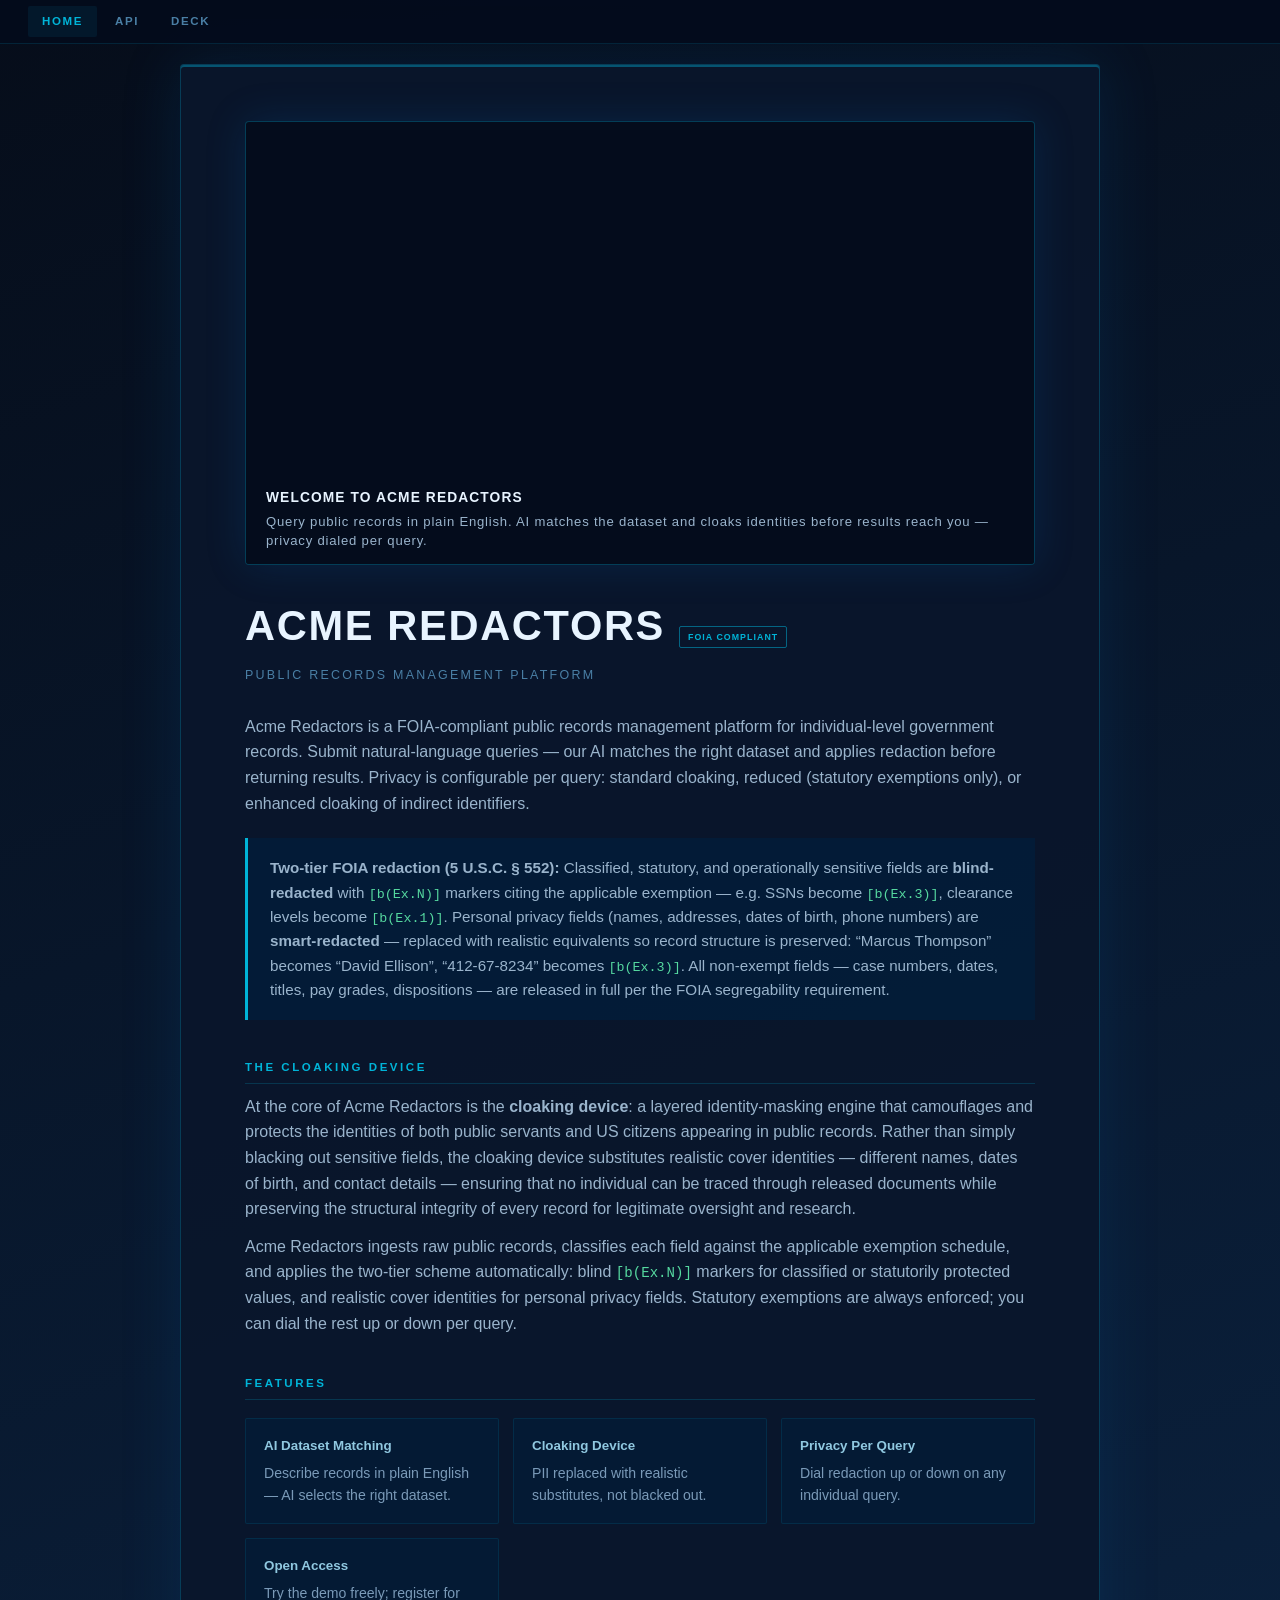
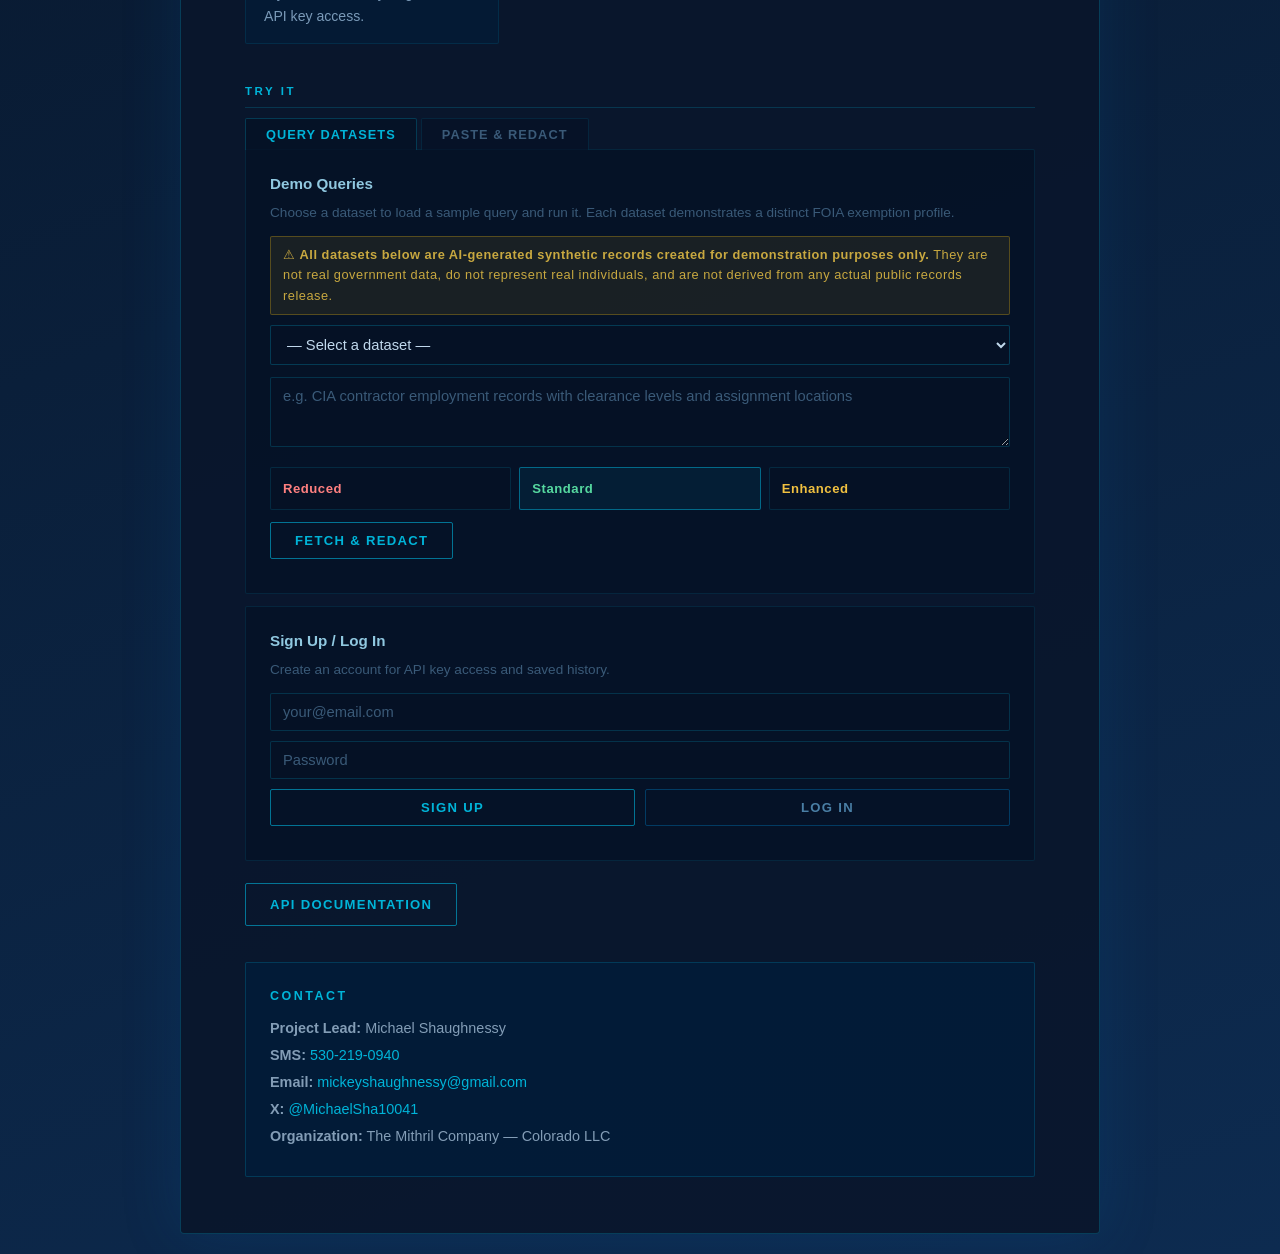
==== commit c7c33fb5: "Remove homepage pricing and add SMS and Gmail contact" ====
--- a/index.html
+++ b/index.html
@@ -280,27 +280,6 @@
         .tab-btn:hover { color: #9ab4cc; }
         .tab-active { background: rgba(6, 18, 38, 0.8); color: #00b4d8; border-color: rgba(0, 180, 220, 0.25); }
 
-        .pricing-grid {
-            display: grid;
-            grid-template-columns: repeat(auto-fit, minmax(220px, 1fr));
-            gap: 14px;
-            margin: 18px 0;
-        }
-        .price-card {
-            padding: 18px 20px;
-            background: rgba(0, 30, 60, 0.5);
-            border: 1px solid rgba(0, 180, 220, 0.12);
-            border-left-width: 3px;
-            border-radius: 2px;
-        }
-        .price-card.reduced    { border-left-color: #ff6b6b; }
-        .price-card.standard   { border-left-color: #56d9a0; }
-        .price-card.aggressive { border-left-color: #f0c040; }
-        .price-card .price-label { font-size: 0.78em; letter-spacing: 0.1em; text-transform: uppercase; color: #9ab4cc; font-weight: 700; margin-bottom: 4px; }
-        .price-card .price-amount { font-size: 1.5em; font-weight: 700; color: #e8f4ff; margin-bottom: 8px; }
-        .price-card .price-amount small { font-size: 0.5em; font-weight: 600; color: #4a7fa5; }
-        .price-card p { font-size: 0.85em; color: #7a9ab8; margin-bottom: 0; }
-
         .privacy-select {
             display: flex;
             gap: 8px;
@@ -323,7 +302,6 @@
         .privacy-option:has(input:checked) { background: rgba(0, 180, 220, 0.08); border-color: rgba(0, 180, 220, 0.5); }
         .privacy-option input { position: absolute; opacity: 0; width: 0; height: 0; }
         .privacy-option .privacy-option-label { font-size: 0.82em; font-weight: 700; letter-spacing: 0.04em; }
-        .privacy-option .privacy-price { font-size: 0.78em; color: #7a9ab8; }
         .privacy-option.reduced .privacy-option-label    { color: #ff8080; }
         .privacy-option.standard .privacy-option-label   { color: #56d9a0; }
         .privacy-option.aggressive .privacy-option-label { color: #f0c040; }
@@ -434,8 +412,8 @@
     <p>Acme Redactors is a FOIA-compliant public records management platform for
     individual-level government records. Submit natural-language queries — our AI matches
     the right dataset and applies redaction before returning results. Privacy is
-    configurable per query: choose the standard tier included with every request, or pay to
-    dial redaction up or down &mdash; see <a href="#pricing" style="color:#00b4d8">Pricing</a> below.</p>
+    configurable per query: standard cloaking, reduced (statutory exemptions only), or
+    enhanced cloaking of indirect identifiers.</p>
 
     <div class="mission">
         <strong>Two-tier FOIA redaction (5 U.S.C. &sect; 552):</strong>
@@ -463,35 +441,7 @@
     the applicable exemption schedule, and applies the two-tier scheme automatically:
     blind <code>[b(Ex.N)]</code> markers for classified or statutorily protected values,
     and realistic cover identities for personal privacy fields. Statutory exemptions are
-    always enforced; everything else is yours to dial up or down, per query.</p>
-
-    <h2 id="pricing">Pricing &mdash; Privacy, Per Query</h2>
-    <p style="font-size:.9em">Every query includes standard FOIA-compliant redaction at no
-    charge. You can pay to move the dial in either direction, per query: add privacy with
-    aggressive cloaking of indirect identifiers, or subtract discretionary privacy to see
-    personal identifiers in full (statutory exemptions like SSNs and classified markings are
-    never for sale &mdash; they're withheld at every tier).</p>
-    <div class="pricing-grid">
-        <div class="price-card reduced">
-            <div class="price-label">Reduced Privacy</div>
-            <div class="price-amount">$4.00 <small>/ query</small></div>
-            <p>Subtract privacy. Only statutory exemptions withheld &mdash; names, addresses,
-            phone numbers, and DOB released in full. For verified requesters.</p>
-        </div>
-        <div class="price-card standard">
-            <div class="price-label">Standard Privacy</div>
-            <div class="price-amount">Included</div>
-            <p>Two-tier FOIA redaction: statutory exemptions plus smart cloaking of personal
-            privacy fields. The default on every query.</p>
-        </div>
-        <div class="price-card aggressive">
-            <div class="price-label">Enhanced Privacy</div>
-            <div class="price-amount">$1.50 <small>/ query</small></div>
-            <p>Add privacy. Extends cloaking to indirect identifiers &mdash; locations, dates,
-            employers, relationships, and physical descriptions.</p>
-        </div>
-    </div>
-    <p style="font-size:.78em;color:#3a5a78">Pricing shown for demonstration purposes only; no payment is collected by this demo.</p>
+    always enforced; you can dial the rest up or down per query.</p>
 
     <h2>Features</h2>
     <div class="features">
@@ -504,8 +454,8 @@
             PII replaced with realistic substitutes, not blacked out.
         </div>
         <div class="feature">
-            <h3>Privacy, Priced Per Query</h3>
-            Pay to add or subtract redaction on any individual query.
+            <h3>Privacy Per Query</h3>
+            Dial redaction up or down on any individual query.
         </div>
         <div class="feature">
             <h3>Open Access</h3>
@@ -565,17 +515,14 @@
                     <label class="privacy-option reduced">
                         <input type="radio" name="query-privacy-level" value="reduced">
                         <span class="privacy-option-label">Reduced</span>
-                        <span class="privacy-price">+$4.00</span>
                     </label>
                     <label class="privacy-option standard">
                         <input type="radio" name="query-privacy-level" value="standard" checked>
                         <span class="privacy-option-label">Standard</span>
-                        <span class="privacy-price">Included</span>
                     </label>
                     <label class="privacy-option aggressive">
                         <input type="radio" name="query-privacy-level" value="aggressive">
                         <span class="privacy-option-label">Enhanced</span>
-                        <span class="privacy-price">+$1.50</span>
                     </label>
                 </div>
 
@@ -605,17 +552,14 @@
                 <label class="privacy-option reduced">
                     <input type="radio" name="paste-privacy-level" value="reduced">
                     <span class="privacy-option-label">Reduced</span>
-                    <span class="privacy-price">+$4.00</span>
                 </label>
                 <label class="privacy-option standard">
                     <input type="radio" name="paste-privacy-level" value="standard">
                     <span class="privacy-option-label">Standard</span>
-                    <span class="privacy-price">Included</span>
                 </label>
                 <label class="privacy-option aggressive">
                     <input type="radio" name="paste-privacy-level" value="aggressive" checked>
                     <span class="privacy-option-label">Enhanced</span>
-                    <span class="privacy-price">+$1.50</span>
                 </label>
             </div>
 
@@ -692,6 +636,8 @@
     <div class="contact-block">
         <h3>Contact</h3>
         <p><strong>Project Lead:</strong> Michael Shaughnessy</p>
+        <p><strong>SMS:</strong> <a href="sms:+15302190940">530-219-0940</a></p>
+        <p><strong>Email:</strong> <a href="mailto:mickeyshaughnessy@gmail.com">mickeyshaughnessy@gmail.com</a></p>
         <p><strong>X:</strong> <a href="https://x.com/MichaelSha10041" target="_blank" rel="noopener">@MichaelSha10041</a></p>
         <p><strong>Organization:</strong> The Mithril Company &mdash; Colorado LLC</p>
     </div>
@@ -735,8 +681,7 @@
 
     function formatPricing(pricing) {
         if (!pricing) return '';
-        const addon = pricing.privacy_addon_usd > 0 ? ` (+$${pricing.privacy_addon_usd.toFixed(2)} ${pricing.tier_label})` : ` (${pricing.tier_label}, included)`;
-        return `Price: $${pricing.total_price_usd.toFixed(2)}${addon}`;
+        return pricing.tier_label || pricing.privacy_level || '';
     }
 
     const DEMO_QUERIES = {
